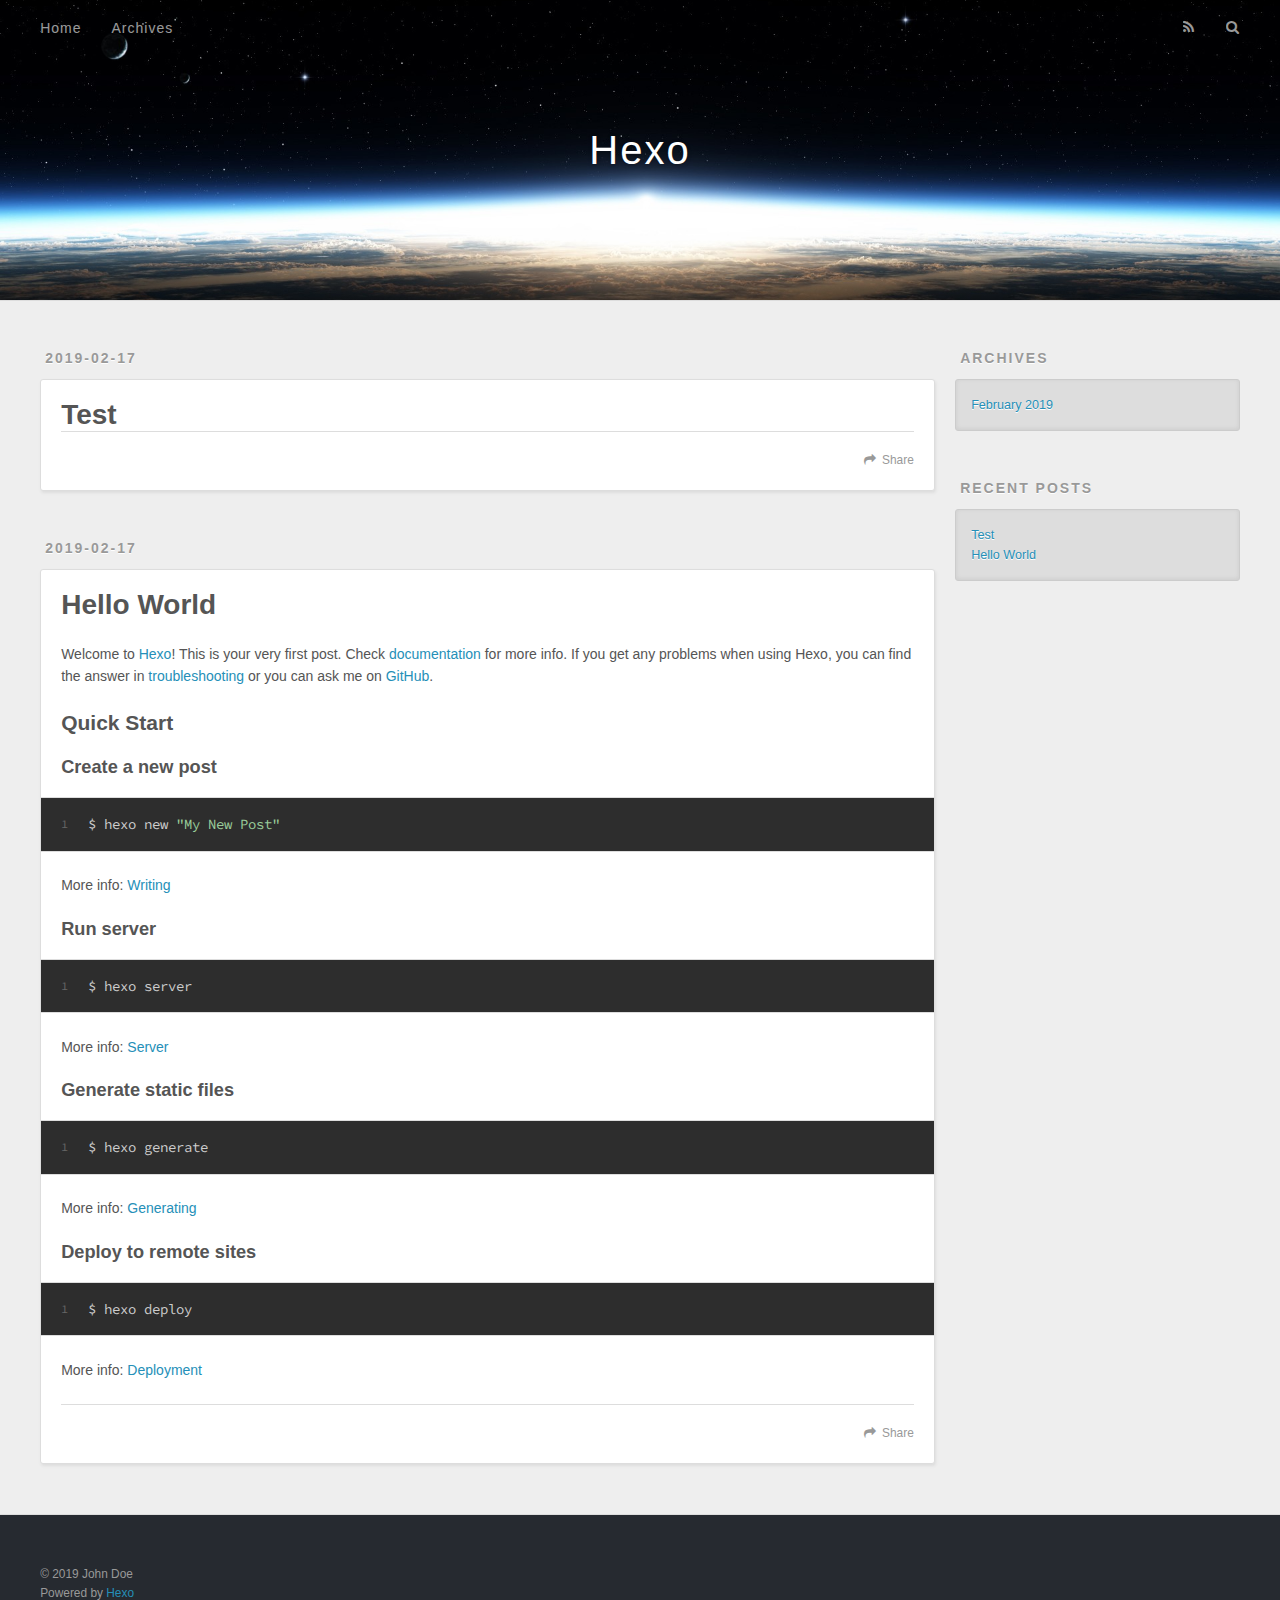
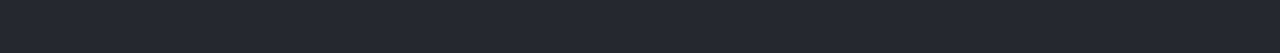
==== index.html @ c7cf7a58 "Site updated: 2019-02-17 11:47:54" ====
<!DOCTYPE html>
<html>
<head><meta name="generator" content="Hexo 3.8.0">
  <meta charset="utf-8">
  

  
  <title>Hexo</title>
  <meta name="viewport" content="width=device-width, initial-scale=1, maximum-scale=1">
  <meta property="og:type" content="website">
<meta property="og:title" content="Hexo">
<meta property="og:url" content="http://yoursite.com/index.html">
<meta property="og:site_name" content="Hexo">
<meta property="og:locale" content="default">
<meta name="twitter:card" content="summary">
<meta name="twitter:title" content="Hexo">
  
    <link rel="alternate" href="/atom.xml" title="Hexo" type="application/atom+xml">
  
  
    <link rel="icon" href="/favicon.png">
  
  
    <link href="//fonts.googleapis.com/css?family=Source+Code+Pro" rel="stylesheet" type="text/css">
  
  <link rel="stylesheet" href="/css/style.css">
</head>
</html>
<body>
  <div id="container">
    <div id="wrap">
      <header id="header">
  <div id="banner"></div>
  <div id="header-outer" class="outer">
    <div id="header-title" class="inner">
      <h1 id="logo-wrap">
        <a href="/" id="logo">Hexo</a>
      </h1>
      
    </div>
    <div id="header-inner" class="inner">
      <nav id="main-nav">
        <a id="main-nav-toggle" class="nav-icon"></a>
        
          <a class="main-nav-link" href="/">Home</a>
        
          <a class="main-nav-link" href="/archives">Archives</a>
        
      </nav>
      <nav id="sub-nav">
        
          <a id="nav-rss-link" class="nav-icon" href="/atom.xml" title="RSS Feed"></a>
        
        <a id="nav-search-btn" class="nav-icon" title="Search"></a>
      </nav>
      <div id="search-form-wrap">
        <form action="//google.com/search" method="get" accept-charset="UTF-8" class="search-form"><input type="search" name="q" class="search-form-input" placeholder="Search"><button type="submit" class="search-form-submit">&#xF002;</button><input type="hidden" name="sitesearch" value="http://yoursite.com"></form>
      </div>
    </div>
  </div>
</header>
      <div class="outer">
        <section id="main">
  
    <article id="post-Test" class="article article-type-post" itemscope itemprop="blogPost">
  <div class="article-meta">
    <a href="/2019/02/17/Test/" class="article-date">
  <time datetime="2019-02-17T03:40:48.000Z" itemprop="datePublished">2019-02-17</time>
</a>
    
  </div>
  <div class="article-inner">
    
    
      <header class="article-header">
        
  
    <h1 itemprop="name">
      <a class="article-title" href="/2019/02/17/Test/">Test</a>
    </h1>
  

      </header>
    
    <div class="article-entry" itemprop="articleBody">
      
        
      
    </div>
    <footer class="article-footer">
      <a data-url="http://yoursite.com/2019/02/17/Test/" data-id="cjs8d5wvr000034thu3zfrxcq" class="article-share-link">Share</a>
      
      
    </footer>
  </div>
  
</article>


  
    <article id="post-hello-world" class="article article-type-post" itemscope itemprop="blogPost">
  <div class="article-meta">
    <a href="/2019/02/17/hello-world/" class="article-date">
  <time datetime="2019-02-17T03:33:07.514Z" itemprop="datePublished">2019-02-17</time>
</a>
    
  </div>
  <div class="article-inner">
    
    
      <header class="article-header">
        
  
    <h1 itemprop="name">
      <a class="article-title" href="/2019/02/17/hello-world/">Hello World</a>
    </h1>
  

      </header>
    
    <div class="article-entry" itemprop="articleBody">
      
        <p>Welcome to <a href="https://hexo.io/" target="_blank" rel="noopener">Hexo</a>! This is your very first post. Check <a href="https://hexo.io/docs/" target="_blank" rel="noopener">documentation</a> for more info. If you get any problems when using Hexo, you can find the answer in <a href="https://hexo.io/docs/troubleshooting.html" target="_blank" rel="noopener">troubleshooting</a> or you can ask me on <a href="https://github.com/hexojs/hexo/issues" target="_blank" rel="noopener">GitHub</a>.</p>
<h2 id="Quick-Start"><a href="#Quick-Start" class="headerlink" title="Quick Start"></a>Quick Start</h2><h3 id="Create-a-new-post"><a href="#Create-a-new-post" class="headerlink" title="Create a new post"></a>Create a new post</h3><figure class="highlight bash"><table><tr><td class="gutter"><pre><span class="line">1</span><br></pre></td><td class="code"><pre><span class="line">$ hexo new <span class="string">"My New Post"</span></span><br></pre></td></tr></table></figure>
<p>More info: <a href="https://hexo.io/docs/writing.html" target="_blank" rel="noopener">Writing</a></p>
<h3 id="Run-server"><a href="#Run-server" class="headerlink" title="Run server"></a>Run server</h3><figure class="highlight bash"><table><tr><td class="gutter"><pre><span class="line">1</span><br></pre></td><td class="code"><pre><span class="line">$ hexo server</span><br></pre></td></tr></table></figure>
<p>More info: <a href="https://hexo.io/docs/server.html" target="_blank" rel="noopener">Server</a></p>
<h3 id="Generate-static-files"><a href="#Generate-static-files" class="headerlink" title="Generate static files"></a>Generate static files</h3><figure class="highlight bash"><table><tr><td class="gutter"><pre><span class="line">1</span><br></pre></td><td class="code"><pre><span class="line">$ hexo generate</span><br></pre></td></tr></table></figure>
<p>More info: <a href="https://hexo.io/docs/generating.html" target="_blank" rel="noopener">Generating</a></p>
<h3 id="Deploy-to-remote-sites"><a href="#Deploy-to-remote-sites" class="headerlink" title="Deploy to remote sites"></a>Deploy to remote sites</h3><figure class="highlight bash"><table><tr><td class="gutter"><pre><span class="line">1</span><br></pre></td><td class="code"><pre><span class="line">$ hexo deploy</span><br></pre></td></tr></table></figure>
<p>More info: <a href="https://hexo.io/docs/deployment.html" target="_blank" rel="noopener">Deployment</a></p>

      
    </div>
    <footer class="article-footer">
      <a data-url="http://yoursite.com/2019/02/17/hello-world/" data-id="cjs8d5ww4000134thwlqejqse" class="article-share-link">Share</a>
      
      
    </footer>
  </div>
  
</article>


  


</section>
        
          <aside id="sidebar">
  
    

  
    

  
    
  
    
  <div class="widget-wrap">
    <h3 class="widget-title">Archives</h3>
    <div class="widget">
      <ul class="archive-list"><li class="archive-list-item"><a class="archive-list-link" href="/archives/2019/02/">February 2019</a></li></ul>
    </div>
  </div>


  
    
  <div class="widget-wrap">
    <h3 class="widget-title">Recent Posts</h3>
    <div class="widget">
      <ul>
        
          <li>
            <a href="/2019/02/17/Test/">Test</a>
          </li>
        
          <li>
            <a href="/2019/02/17/hello-world/">Hello World</a>
          </li>
        
      </ul>
    </div>
  </div>

  
</aside>
        
      </div>
      <footer id="footer">
  
  <div class="outer">
    <div id="footer-info" class="inner">
      &copy; 2019 John Doe<br>
      Powered by <a href="http://hexo.io/" target="_blank">Hexo</a>
    </div>
  </div>
</footer>
    </div>
    <nav id="mobile-nav">
  
    <a href="/" class="mobile-nav-link">Home</a>
  
    <a href="/archives" class="mobile-nav-link">Archives</a>
  
</nav>
    

<script src="//ajax.googleapis.com/ajax/libs/jquery/2.0.3/jquery.min.js"></script>


  <link rel="stylesheet" href="/fancybox/jquery.fancybox.css">
  <script src="/fancybox/jquery.fancybox.pack.js"></script>


<script src="/js/script.js"></script>



  </div>
</body>
</html>
---- css/style.css ----
body {
  width: 100%;
}
body:before,
body:after {
  content: "";
  display: table;
}
body:after {
  clear: both;
}
html,
body,
div,
span,
applet,
object,
iframe,
h1,
h2,
h3,
h4,
h5,
h6,
p,
blockquote,
pre,
a,
abbr,
acronym,
address,
big,
cite,
code,
del,
dfn,
em,
img,
ins,
kbd,
q,
s,
samp,
small,
strike,
strong,
sub,
sup,
tt,
var,
dl,
dt,
dd,
ol,
ul,
li,
fieldset,
form,
label,
legend,
table,
caption,
tbody,
tfoot,
thead,
tr,
th,
td {
  margin: 0;
  padding: 0;
  border: 0;
  outline: 0;
  font-weight: inherit;
  font-style: inherit;
  font-family: inherit;
  font-size: 100%;
  vertical-align: baseline;
}
body {
  line-height: 1;
  color: #000;
  background: #fff;
}
ol,
ul {
  list-style: none;
}
table {
  border-collapse: separate;
  border-spacing: 0;
  vertical-align: middle;
}
caption,
th,
td {
  text-align: left;
  font-weight: normal;
  vertical-align: middle;
}
a img {
  border: none;
}
input,
button {
  margin: 0;
  padding: 0;
}
input::-moz-focus-inner,
button::-moz-focus-inner {
  border: 0;
  padding: 0;
}
@font-face {
  font-family: FontAwesome;
  font-style: normal;
  font-weight: normal;
  src: url("fonts/fontawesome-webfont.eot?v=#4.0.3");
  src: url("fonts/fontawesome-webfont.eot?#iefix&v=#4.0.3") format("embedded-opentype"), url("fonts/fontawesome-webfont.woff?v=#4.0.3") format("woff"), url("fonts/fontawesome-webfont.ttf?v=#4.0.3") format("truetype"), url("fonts/fontawesome-webfont.svg#fontawesomeregular?v=#4.0.3") format("svg");
}
html,
body,
#container {
  height: 100%;
}
body {
  background: #eee;
  font: 14px -apple-system, BlinkMacSystemFont, "Segoe UI", "Roboto", "Oxygen", "Ubuntu", "Cantarell", "Fira Sans", "Droid Sans", "Helvetica Neue", sans-serif;
  -webkit-text-size-adjust: 100%;
}
.outer {
  max-width: 1220px;
  margin: 0 auto;
  padding: 0 20px;
}
.outer:before,
.outer:after {
  content: "";
  display: table;
}
.outer:after {
  clear: both;
}
.inner {
  display: inline;
  float: left;
  width: 98.33333333333333%;
  margin: 0 0.833333333333333%;
}
.left,
.alignleft {
  float: left;
}
.right,
.alignright {
  float: right;
}
.clear {
  clear: both;
}
#container {
  position: relative;
}
.mobile-nav-on {
  overflow: hidden;
}
#wrap {
  height: 100%;
  width: 100%;
  position: absolute;
  top: 0;
  left: 0;
  -webkit-transition: 0.2s ease-out;
  -moz-transition: 0.2s ease-out;
  -ms-transition: 0.2s ease-out;
  transition: 0.2s ease-out;
  z-index: 1;
  background: #eee;
}
.mobile-nav-on #wrap {
  left: 280px;
}
@media screen and (min-width: 768px) {
  #main {
    display: inline;
    float: left;
    width: 73.33333333333333%;
    margin: 0 0.833333333333333%;
  }
}
.article-date,
.article-category-link,
.archive-year,
.widget-title {
  text-decoration: none;
  text-transform: uppercase;
  letter-spacing: 2px;
  color: #999;
  margin-bottom: 1em;
  margin-left: 5px;
  line-height: 1em;
  text-shadow: 0 1px #fff;
  font-weight: bold;
}
.article-inner,
.archive-article-inner {
  background: #fff;
  -webkit-box-shadow: 1px 2px 3px #ddd;
  box-shadow: 1px 2px 3px #ddd;
  border: 1px solid #ddd;
  border-radius: 3px;
}
.article-entry h1,
.widget h1 {
  font-size: 2em;
}
.article-entry h2,
.widget h2 {
  font-size: 1.5em;
}
.article-entry h3,
.widget h3 {
  font-size: 1.3em;
}
.article-entry h4,
.widget h4 {
  font-size: 1.2em;
}
.article-entry h5,
.widget h5 {
  font-size: 1em;
}
.article-entry h6,
.widget h6 {
  font-size: 1em;
  color: #999;
}
.article-entry hr,
.widget hr {
  border: 1px dashed #ddd;
}
.article-entry strong,
.widget strong {
  font-weight: bold;
}
.article-entry em,
.widget em,
.article-entry cite,
.widget cite {
  font-style: italic;
}
.article-entry sup,
.widget sup,
.article-entry sub,
.widget sub {
  font-size: 0.75em;
  line-height: 0;
  position: relative;
  vertical-align: baseline;
}
.article-entry sup,
.widget sup {
  top: -0.5em;
}
.article-entry sub,
.widget sub {
  bottom: -0.2em;
}
.article-entry small,
.widget small {
  font-size: 0.85em;
}
.article-entry acronym,
.widget acronym,
.article-entry abbr,
.widget abbr {
  border-bottom: 1px dotted;
}
.article-entry ul,
.widget ul,
.article-entry ol,
.widget ol,
.article-entry dl,
.widget dl {
  margin: 0 20px;
  line-height: 1.6em;
}
.article-entry ul ul,
.widget ul ul,
.article-entry ol ul,
.widget ol ul,
.article-entry ul ol,
.widget ul ol,
.article-entry ol ol,
.widget ol ol {
  margin-top: 0;
  margin-bottom: 0;
}
.article-entry ul,
.widget ul {
  list-style: disc;
}
.article-entry ol,
.widget ol {
  list-style: decimal;
}
.article-entry dt,
.widget dt {
  font-weight: bold;
}
#header {
  height: 300px;
  position: relative;
  border-bottom: 1px solid #ddd;
}
#header:before,
#header:after {
  content: "";
  position: absolute;
  left: 0;
  right: 0;
  height: 40px;
}
#header:before {
  top: 0;
  background: -webkit-linear-gradient(rgba(0,0,0,0.2), transparent);
  background: -moz-linear-gradient(rgba(0,0,0,0.2), transparent);
  background: -ms-linear-gradient(rgba(0,0,0,0.2), transparent);
  background: linear-gradient(rgba(0,0,0,0.2), transparent);
}
#header:after {
  bottom: 0;
  background: -webkit-linear-gradient(transparent, rgba(0,0,0,0.2));
  background: -moz-linear-gradient(transparent, rgba(0,0,0,0.2));
  background: -ms-linear-gradient(transparent, rgba(0,0,0,0.2));
  background: linear-gradient(transparent, rgba(0,0,0,0.2));
}
#header-outer {
  height: 100%;
  position: relative;
}
#header-inner {
  position: relative;
  overflow: hidden;
}
#banner {
  position: absolute;
  top: 0;
  left: 0;
  width: 100%;
  height: 100%;
  background: url("images/banner.jpg") center #000;
  -webkit-background-size: cover;
  -moz-background-size: cover;
  background-size: cover;
  z-index: -1;
}
#header-title {
  text-align: center;
  height: 40px;
  position: absolute;
  top: 50%;
  left: 0;
  margin-top: -20px;
}
#logo,
#subtitle {
  text-decoration: none;
  color: #fff;
  font-weight: 300;
  text-shadow: 0 1px 4px rgba(0,0,0,0.3);
}
#logo {
  font-size: 40px;
  line-height: 40px;
  letter-spacing: 2px;
}
#subtitle {
  font-size: 16px;
  line-height: 16px;
  letter-spacing: 1px;
}
#subtitle-wrap {
  margin-top: 16px;
}
#main-nav {
  float: left;
  margin-left: -15px;
}
.nav-icon,
.main-nav-link {
  float: left;
  color: #fff;
  opacity: 0.6;
  text-decoration: none;
  text-shadow: 0 1px rgba(0,0,0,0.2);
  -webkit-transition: opacity 0.2s;
  -moz-transition: opacity 0.2s;
  -ms-transition: opacity 0.2s;
  transition: opacity 0.2s;
  display: block;
  padding: 20px 15px;
}
.nav-icon:hover,
.main-nav-link:hover {
  opacity: 1;
}
.nav-icon {
  font-family: FontAwesome;
  text-align: center;
  font-size: 14px;
  width: 14px;
  height: 14px;
  padding: 20px 15px;
  position: relative;
  cursor: pointer;
}
.main-nav-link {
  font-weight: 300;
  letter-spacing: 1px;
}
@media screen and (max-width: 479px) {
  .main-nav-link {
    display: none;
  }
}
#main-nav-toggle {
  display: none;
}
#main-nav-toggle:before {
  content: "\f0c9";
}
@media screen and (max-width: 479px) {
  #main-nav-toggle {
    display: block;
  }
}
#sub-nav {
  float: right;
  margin-right: -15px;
}
#nav-rss-link:before {
  content: "\f09e";
}
#nav-search-btn:before {
  content: "\f002";
}
#search-form-wrap {
  position: absolute;
  top: 15px;
  width: 150px;
  height: 30px;
  right: -150px;
  opacity: 0;
  -webkit-transition: 0.2s ease-out;
  -moz-transition: 0.2s ease-out;
  -ms-transition: 0.2s ease-out;
  transition: 0.2s ease-out;
}
#search-form-wrap.on {
  opacity: 1;
  right: 0;
}
@media screen and (max-width: 479px) {
  #search-form-wrap {
    width: 100%;
    right: -100%;
  }
}
.search-form {
  position: absolute;
  top: 0;
  left: 0;
  right: 0;
  background: #fff;
  padding: 5px 15px;
  border-radius: 15px;
  -webkit-box-shadow: 0 0 10px rgba(0,0,0,0.3);
  box-shadow: 0 0 10px rgba(0,0,0,0.3);
}
.search-form-input {
  border: none;
  background: none;
  color: #555;
  width: 100%;
  font: 13px -apple-system, BlinkMacSystemFont, "Segoe UI", "Roboto", "Oxygen", "Ubuntu", "Cantarell", "Fira Sans", "Droid Sans", "Helvetica Neue", sans-serif;
  outline: none;
}
.search-form-input::-webkit-search-results-decoration,
.search-form-input::-webkit-search-cancel-button {
  -webkit-appearance: none;
}
.search-form-submit {
  position: absolute;
  top: 50%;
  right: 10px;
  margin-top: -7px;
  font: 13px FontAwesome;
  border: none;
  background: none;
  color: #bbb;
  cursor: pointer;
}
.search-form-submit:hover,
.search-form-submit:focus {
  color: #777;
}
.article {
  margin: 50px 0;
}
.article-inner {
  overflow: hidden;
}
.article-meta:before,
.article-meta:after {
  content: "";
  display: table;
}
.article-meta:after {
  clear: both;
}
.article-date {
  float: left;
}
.article-category {
  float: left;
  line-height: 1em;
  color: #ccc;
  text-shadow: 0 1px #fff;
  margin-left: 8px;
}
.article-category:before {
  content: "\2022";
}
.article-category-link {
  margin: 0 12px 1em;
}
.article-header {
  padding: 20px 20px 0;
}
.article-title {
  text-decoration: none;
  font-size: 2em;
  font-weight: bold;
  color: #555;
  line-height: 1.1em;
  -webkit-transition: color 0.2s;
  -moz-transition: color 0.2s;
  -ms-transition: color 0.2s;
  transition: color 0.2s;
}
a.article-title:hover {
  color: #258fb8;
}
.article-entry {
  color: #555;
  padding: 0 20px;
}
.article-entry:before,
.article-entry:after {
  content: "";
  display: table;
}
.article-entry:after {
  clear: both;
}
.article-entry p,
.article-entry table {
  line-height: 1.6em;
  margin: 1.6em 0;
}
.article-entry h1,
.article-entry h2,
.article-entry h3,
.article-entry h4,
.article-entry h5,
.article-entry h6 {
  font-weight: bold;
}
.article-entry h1,
.article-entry h2,
.article-entry h3,
.article-entry h4,
.article-entry h5,
.article-entry h6 {
  line-height: 1.1em;
  margin: 1.1em 0;
}
.article-entry a {
  color: #258fb8;
  text-decoration: none;
}
.article-entry a:hover {
  text-decoration: underline;
}
.article-entry ul,
.article-entry ol,
.article-entry dl {
  margin-top: 1.6em;
  margin-bottom: 1.6em;
}
.article-entry img,
.article-entry video {
  max-width: 100%;
  height: auto;
  display: block;
  margin: auto;
}
.article-entry iframe {
  border: none;
}
.article-entry table {
  width: 100%;
  border-collapse: collapse;
  border-spacing: 0;
}
.article-entry th {
  font-weight: bold;
  border-bottom: 3px solid #ddd;
  padding-bottom: 0.5em;
}
.article-entry td {
  border-bottom: 1px solid #ddd;
  padding: 10px 0;
}
.article-entry blockquote {
  font-family: Georgia, "Times New Roman", serif;
  font-size: 1.4em;
  margin: 1.6em 20px;
  text-align: center;
}
.article-entry blockquote footer {
  font-size: 14px;
  margin: 1.6em 0;
  font-family: -apple-system, BlinkMacSystemFont, "Segoe UI", "Roboto", "Oxygen", "Ubuntu", "Cantarell", "Fira Sans", "Droid Sans", "Helvetica Neue", sans-serif;
}
.article-entry blockquote footer cite:before {
  content: "—";
  padding: 0 0.5em;
}
.article-entry .pullquote {
  text-align: left;
  width: 45%;
  margin: 0;
}
.article-entry .pullquote.left {
  margin-left: 0.5em;
  margin-right: 1em;
}
.article-entry .pullquote.right {
  margin-right: 0.5em;
  margin-left: 1em;
}
.article-entry .caption {
  color: #999;
  display: block;
  font-size: 0.9em;
  margin-top: 0.5em;
  position: relative;
  text-align: center;
}
.article-entry .video-container {
  position: relative;
  padding-top: 56.25%;
  height: 0;
  overflow: hidden;
}
.article-entry .video-container iframe,
.article-entry .video-container object,
.article-entry .video-container embed {
  position: absolute;
  top: 0;
  left: 0;
  width: 100%;
  height: 100%;
  margin-top: 0;
}
.article-more-link a {
  display: inline-block;
  line-height: 1em;
  padding: 6px 15px;
  border-radius: 15px;
  background: #eee;
  color: #999;
  text-shadow: 0 1px #fff;
  text-decoration: none;
}
.article-more-link a:hover {
  background: #258fb8;
  color: #fff;
  text-decoration: none;
  text-shadow: 0 1px #1e7293;
}
.article-footer {
  font-size: 0.85em;
  line-height: 1.6em;
  border-top: 1px solid #ddd;
  padding-top: 1.6em;
  margin: 0 20px 20px;
}
.article-footer:before,
.article-footer:after {
  content: "";
  display: table;
}
.article-footer:after {
  clear: both;
}
.article-footer a {
  color: #999;
  text-decoration: none;
}
.article-footer a:hover {
  color: #555;
}
.article-tag-list-item {
  float: left;
  margin-right: 10px;
}
.article-tag-list-link:before {
  content: "#";
}
.article-comment-link {
  float: right;
}
.article-comment-link:before {
  content: "\f075";
  font-family: FontAwesome;
  padding-right: 8px;
}
.article-share-link {
  cursor: pointer;
  float: right;
  margin-left: 20px;
}
.article-share-link:before {
  content: "\f064";
  font-family: FontAwesome;
  padding-right: 6px;
}
#article-nav {
  position: relative;
}
#article-nav:before,
#article-nav:after {
  content: "";
  display: table;
}
#article-nav:after {
  clear: both;
}
@media screen and (min-width: 768px) {
  #article-nav {
    margin: 50px 0;
  }
  #article-nav:before {
    width: 8px;
    height: 8px;
    position: absolute;
    top: 50%;
    left: 50%;
    margin-top: -4px;
    margin-left: -4px;
    content: "";
    border-radius: 50%;
    background: #ddd;
    -webkit-box-shadow: 0 1px 2px #fff;
    box-shadow: 0 1px 2px #fff;
  }
}
.article-nav-link-wrap {
  text-decoration: none;
  text-shadow: 0 1px #fff;
  color: #999;
  -webkit-box-sizing: border-box;
  -moz-box-sizing: border-box;
  box-sizing: border-box;
  margin-top: 50px;
  text-align: center;
  display: block;
}
.article-nav-link-wrap:hover {
  color: #555;
}
@media screen and (min-width: 768px) {
  .article-nav-link-wrap {
    width: 50%;
    margin-top: 0;
  }
}
@media screen and (min-width: 768px) {
  #article-nav-newer {
    float: left;
    text-align: right;
    padding-right: 20px;
  }
}
@media screen and (min-width: 768px) {
  #article-nav-older {
    float: right;
    text-align: left;
    padding-left: 20px;
  }
}
.article-nav-caption {
  text-transform: uppercase;
  letter-spacing: 2px;
  color: #ddd;
  line-height: 1em;
  font-weight: bold;
}
#article-nav-newer .article-nav-caption {
  margin-right: -2px;
}
.article-nav-title {
  font-size: 0.85em;
  line-height: 1.6em;
  margin-top: 0.5em;
}
.article-share-box {
  position: absolute;
  display: none;
  background: #fff;
  -webkit-box-shadow: 1px 2px 10px rgba(0,0,0,0.2);
  box-shadow: 1px 2px 10px rgba(0,0,0,0.2);
  border-radius: 3px;
  margin-left: -145px;
  overflow: hidden;
  z-index: 1;
}
.article-share-box.on {
  display: block;
}
.article-share-input {
  width: 100%;
  background: none;
  -webkit-box-sizing: border-box;
  -moz-box-sizing: border-box;
  box-sizing: border-box;
  font: 14px -apple-system, BlinkMacSystemFont, "Segoe UI", "Roboto", "Oxygen", "Ubuntu", "Cantarell", "Fira Sans", "Droid Sans", "Helvetica Neue", sans-serif;
  padding: 0 15px;
  color: #555;
  outline: none;
  border: 1px solid #ddd;
  border-radius: 3px 3px 0 0;
  height: 36px;
  line-height: 36px;
}
.article-share-links {
  background: #eee;
}
.article-share-links:before,
.article-share-links:after {
  content: "";
  display: table;
}
.article-share-links:after {
  clear: both;
}
.article-share-twitter,
.article-share-facebook,
.article-share-pinterest,
.article-share-google {
  width: 50px;
  height: 36px;
  display: block;
  float: left;
  position: relative;
  color: #999;
  text-shadow: 0 1px #fff;
}
.article-share-twitter:before,
.article-share-facebook:before,
.article-share-pinterest:before,
.article-share-google:before {
  font-size: 20px;
  font-family: FontAwesome;
  width: 20px;
  height: 20px;
  position: absolute;
  top: 50%;
  left: 50%;
  margin-top: -10px;
  margin-left: -10px;
  text-align: center;
}
.article-share-twitter:hover,
.article-share-facebook:hover,
.article-share-pinterest:hover,
.article-share-google:hover {
  color: #fff;
}
.article-share-twitter:before {
  content: "\f099";
}
.article-share-twitter:hover {
  background: #00aced;
  text-shadow: 0 1px #008abe;
}
.article-share-facebook:before {
  content: "\f09a";
}
.article-share-facebook:hover {
  background: #3b5998;
  text-shadow: 0 1px #2f477a;
}
.article-share-pinterest:before {
  content: "\f0d2";
}
.article-share-pinterest:hover {
  background: #cb2027;
  text-shadow: 0 1px #a21a1f;
}
.article-share-google:before {
  content: "\f0d5";
}
.article-share-google:hover {
  background: #dd4b39;
  text-shadow: 0 1px #be3221;
}
.article-gallery {
  background: #000;
  position: relative;
}
.article-gallery-photos {
  position: relative;
  overflow: hidden;
}
.article-gallery-img {
  display: none;
  max-width: 100%;
}
.article-gallery-img:first-child {
  display: block;
}
.article-gallery-img.loaded {
  position: absolute;
  display: block;
}
.article-gallery-img img {
  display: block;
  max-width: 100%;
  margin: 0 auto;
}
#comments {
  background: #fff;
  -webkit-box-shadow: 1px 2px 3px #ddd;
  box-shadow: 1px 2px 3px #ddd;
  padding: 20px;
  border: 1px solid #ddd;
  border-radius: 3px;
  margin: 50px 0;
}
#comments a {
  color: #258fb8;
}
.archives-wrap {
  margin: 50px 0;
}
.archives:before,
.archives:after {
  content: "";
  display: table;
}
.archives:after {
  clear: both;
}
.archive-year-wrap {
  margin-bottom: 1em;
}
.archives {
  -webkit-column-gap: 10px;
  -moz-column-gap: 10px;
  column-gap: 10px;
}
@media screen and (min-width: 480px) and (max-width: 767px) {
  .archives {
    -webkit-column-count: 2;
    -moz-column-count: 2;
    column-count: 2;
  }
}
@media screen and (min-width: 768px) {
  .archives {
    -webkit-column-count: 3;
    -moz-column-count: 3;
    column-count: 3;
  }
}
.archive-article {
  -webkit-column-break-inside: avoid;
  page-break-inside: avoid;
  overflow: hidden;
  break-inside: avoid-column;
}
.archive-article-inner {
  padding: 10px;
  margin-bottom: 15px;
}
.archive-article-title {
  text-decoration: none;
  font-weight: bold;
  color: #555;
  -webkit-transition: color 0.2s;
  -moz-transition: color 0.2s;
  -ms-transition: color 0.2s;
  transition: color 0.2s;
  line-height: 1.6em;
}
.archive-article-title:hover {
  color: #258fb8;
}
.archive-article-footer {
  margin-top: 1em;
}
.archive-article-date {
  color: #999;
  text-decoration: none;
  font-size: 0.85em;
  line-height: 1em;
  margin-bottom: 0.5em;
  display: block;
}
#page-nav {
  margin: 50px auto;
  background: #fff;
  -webkit-box-shadow: 1px 2px 3px #ddd;
  box-shadow: 1px 2px 3px #ddd;
  border: 1px solid #ddd;
  border-radius: 3px;
  text-align: center;
  color: #999;
  overflow: hidden;
}
#page-nav:before,
#page-nav:after {
  content: "";
  display: table;
}
#page-nav:after {
  clear: both;
}
#page-nav a,
#page-nav span {
  padding: 10px 20px;
  line-height: 1;
  height: 2ex;
}
#page-nav a {
  color: #999;
  text-decoration: none;
}
#page-nav a:hover {
  background: #999;
  color: #fff;
}
#page-nav .prev {
  float: left;
}
#page-nav .next {
  float: right;
}
#page-nav .page-number {
  display: inline-block;
}
@media screen and (max-width: 479px) {
  #page-nav .page-number {
    display: none;
  }
}
#page-nav .current {
  color: #555;
  font-weight: bold;
}
#page-nav .space {
  color: #ddd;
}
#footer {
  background: #262a30;
  padding: 50px 0;
  border-top: 1px solid #ddd;
  color: #999;
}
#footer a {
  color: #258fb8;
  text-decoration: none;
}
#footer a:hover {
  text-decoration: underline;
}
#footer-info {
  line-height: 1.6em;
  font-size: 0.85em;
}
.article-entry pre,
.article-entry .highlight {
  background: #2d2d2d;
  margin: 0 -20px;
  padding: 15px 20px;
  border-style: solid;
  border-color: #ddd;
  border-width: 1px 0;
  overflow: auto;
  color: #ccc;
  line-height: 22.400000000000002px;
}
.article-entry .highlight .gutter pre,
.article-entry .gist .gist-file .gist-data .line-numbers {
  color: #666;
  font-size: 0.85em;
}
.article-entry pre,
.article-entry code {
  font-family: "Source Code Pro", Consolas, Monaco, Menlo, Consolas, monospace;
}
.article-entry code {
  background: #eee;
  text-shadow: 0 1px #fff;
  padding: 0 0.3em;
}
.article-entry pre code {
  background: none;
  text-shadow: none;
  padding: 0;
}
.article-entry .highlight pre {
  border: none;
  margin: 0;
  padding: 0;
}
.article-entry .highlight table {
  margin: 0;
  width: auto;
}
.article-entry .highlight td {
  border: none;
  padding: 0;
}
.article-entry .highlight figcaption {
  font-size: 0.85em;
  color: #999;
  line-height: 1em;
  margin-bottom: 1em;
}
.article-entry .highlight figcaption:before,
.article-entry .highlight figcaption:after {
  content: "";
  display: table;
}
.article-entry .highlight figcaption:after {
  clear: both;
}
.article-entry .highlight figcaption a {
  float: right;
}
.article-entry .highlight .gutter pre {
  text-align: right;
  padding-right: 20px;
}
.article-entry .highlight .line {
  height: 22.400000000000002px;
}
.article-entry .highlight .line.marked {
  background: #515151;
}
.article-entry .gist {
  margin: 0 -20px;
  border-style: solid;
  border-color: #ddd;
  border-width: 1px 0;
  background: #2d2d2d;
  padding: 15px 20px 15px 0;
}
.article-entry .gist .gist-file {
  border: none;
  font-family: "Source Code Pro", Consolas, Monaco, Menlo, Consolas, monospace;
  margin: 0;
}
.article-entry .gist .gist-file .gist-data {
  background: none;
  border: none;
}
.article-entry .gist .gist-file .gist-data .line-numbers {
  background: none;
  border: none;
  padding: 0 20px 0 0;
}
.article-entry .gist .gist-file .gist-data .line-data {
  padding: 0 !important;
}
.article-entry .gist .gist-file .highlight {
  margin: 0;
  padding: 0;
  border: none;
}
.article-entry .gist .gist-file .gist-meta {
  background: #2d2d2d;
  color: #999;
  font: 0.85em -apple-system, BlinkMacSystemFont, "Segoe UI", "Roboto", "Oxygen", "Ubuntu", "Cantarell", "Fira Sans", "Droid Sans", "Helvetica Neue", sans-serif;
  text-shadow: 0 0;
  padding: 0;
  margin-top: 1em;
  margin-left: 20px;
}
.article-entry .gist .gist-file .gist-meta a {
  color: #258fb8;
  font-weight: normal;
}
.article-entry .gist .gist-file .gist-meta a:hover {
  text-decoration: underline;
}
pre .comment,
pre .title {
  color: #999;
}
pre .variable,
pre .attribute,
pre .tag,
pre .regexp,
pre .ruby .constant,
pre .xml .tag .title,
pre .xml .pi,
pre .xml .doctype,
pre .html .doctype,
pre .css .id,
pre .css .class,
pre .css .pseudo {
  color: #f2777a;
}
pre .number,
pre .preprocessor,
pre .built_in,
pre .literal,
pre .params,
pre .constant {
  color: #f99157;
}
pre .class,
pre .ruby .class .title,
pre .css .rules .attribute {
  color: #9c9;
}
pre .string,
pre .value,
pre .inheritance,
pre .header,
pre .ruby .symbol,
pre .xml .cdata {
  color: #9c9;
}
pre .css .hexcolor {
  color: #6cc;
}
pre .function,
pre .python .decorator,
pre .python .title,
pre .ruby .function .title,
pre .ruby .title .keyword,
pre .perl .sub,
pre .javascript .title,
pre .coffeescript .title {
  color: #69c;
}
pre .keyword,
pre .javascript .function {
  color: #c9c;
}
@media screen and (max-width: 479px) {
  #mobile-nav {
    position: absolute;
    top: 0;
    left: 0;
    width: 280px;
    height: 100%;
    background: #191919;
    border-right: 1px solid #fff;
  }
}
@media screen and (max-width: 479px) {
  .mobile-nav-link {
    display: block;
    color: #999;
    text-decoration: none;
    padding: 15px 20px;
    font-weight: bold;
  }
  .mobile-nav-link:hover {
    color: #fff;
  }
}
@media screen and (min-width: 768px) {
  #sidebar {
    display: inline;
    float: left;
    width: 23.333333333333332%;
    margin: 0 0.833333333333333%;
  }
}
.widget-wrap {
  margin: 50px 0;
}
.widget {
  color: #777;
  text-shadow: 0 1px #fff;
  background: #ddd;
  -webkit-box-shadow: 0 -1px 4px #ccc inset;
  box-shadow: 0 -1px 4px #ccc inset;
  border: 1px solid #ccc;
  padding: 15px;
  border-radius: 3px;
}
.widget a {
  color: #258fb8;
  text-decoration: none;
}
.widget a:hover {
  text-decoration: underline;
}
.widget ul ul,
.widget ol ul,
.widget dl ul,
.widget ul ol,
.widget ol ol,
.widget dl ol,
.widget ul dl,
.widget ol dl,
.widget dl dl {
  margin-left: 15px;
  list-style: disc;
}
.widget {
  line-height: 1.6em;
  word-wrap: break-word;
  font-size: 0.9em;
}
.widget ul,
.widget ol {
  list-style: none;
  margin: 0;
}
.widget ul ul,
.widget ol ul,
.widget ul ol,
.widget ol ol {
  margin: 0 20px;
}
.widget ul ul,
.widget ol ul {
  list-style: disc;
}
.widget ul ol,
.widget ol ol {
  list-style: decimal;
}
.category-list-count,
.tag-list-count,
.archive-list-count {
  padding-left: 5px;
  color: #999;
  font-size: 0.85em;
}
.category-list-count:before,
.tag-list-count:before,
.archive-list-count:before {
  content: "(";
}
.category-list-count:after,
.tag-list-count:after,
.archive-list-count:after {
  content: ")";
}
.tagcloud a {
  margin-right: 5px;
  display: inline-block;
}
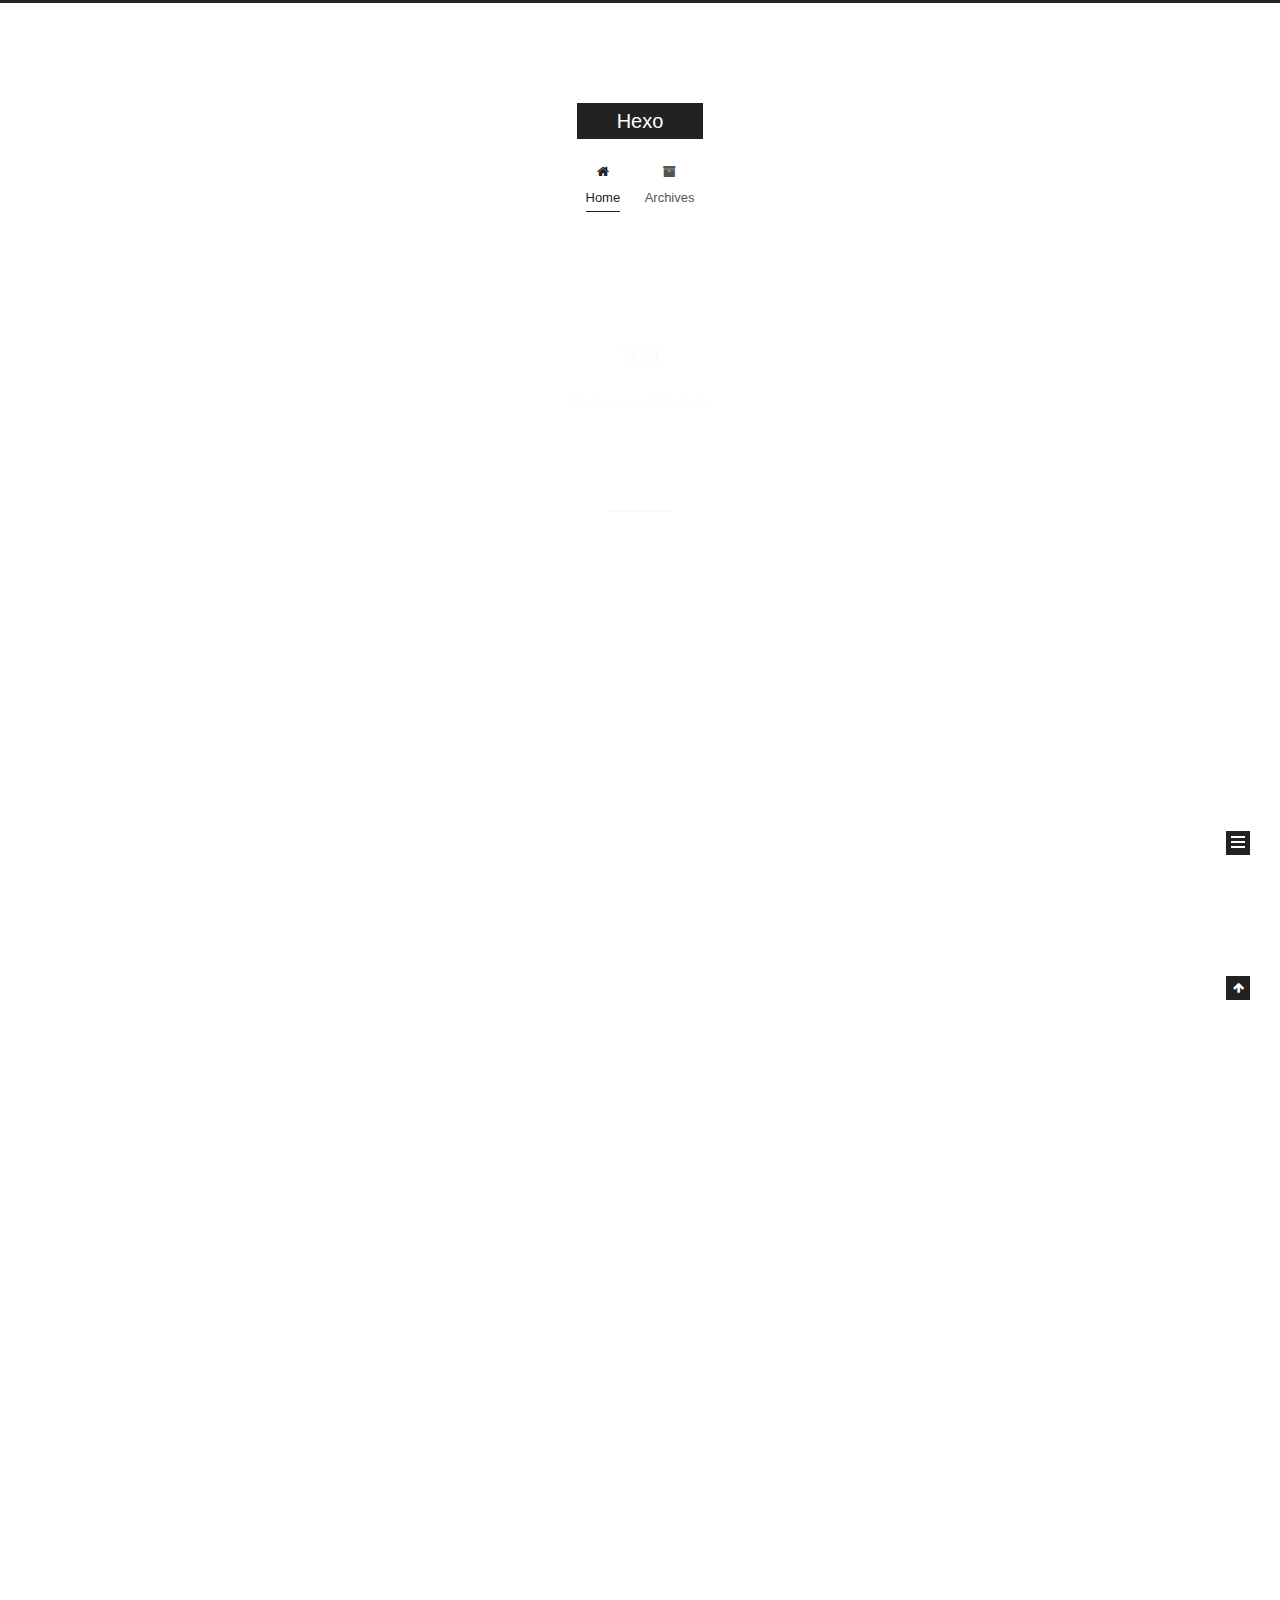
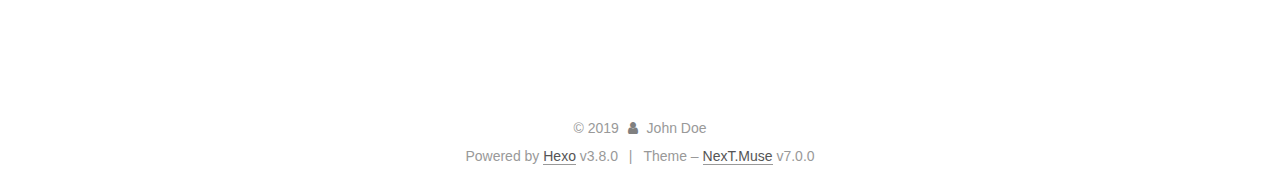
==== commit da1e8445: "Site updated: 2019-02-17 12:45:11" ====
--- a/index.html
+++ b/index.html
@@ -1,12 +1,101 @@
 <!DOCTYPE html>
-<html>
+
+
+
+
+
+
+
+
+
+
+
+
+  
+
+
+<html class="theme-next muse use-motion" lang>
 <head><meta name="generator" content="Hexo 3.8.0">
-  <meta charset="utf-8">
-  
-
-  
-  <title>Hexo</title>
-  <meta name="viewport" content="width=device-width, initial-scale=1, maximum-scale=1">
+  <meta charset="UTF-8">
+<meta http-equiv="X-UA-Compatible" content="IE=edge">
+<meta name="viewport" content="width=device-width, initial-scale=1, maximum-scale=2">
+<meta name="theme-color" content="#222">
+
+
+
+
+
+
+
+
+
+
+
+
+
+
+
+
+
+
+
+
+
+
+
+
+
+
+<link rel="stylesheet" href="/lib/font-awesome/css/font-awesome.min.css?v=4.6.2">
+
+<link rel="stylesheet" href="/css/main.css?v=7.0.0">
+
+
+  <link rel="apple-touch-icon" sizes="180x180" href="/images/apple-touch-icon-next.png?v=7.0.0">
+
+
+  <link rel="icon" type="image/png" sizes="32x32" href="/images/favicon-32x32-next.png?v=7.0.0">
+
+
+  <link rel="icon" type="image/png" sizes="16x16" href="/images/favicon-16x16-next.png?v=7.0.0">
+
+
+  <link rel="mask-icon" href="/images/logo.svg?v=7.0.0" color="#222">
+
+
+
+
+
+
+
+<script id="hexo.configurations">
+  var NexT = window.NexT || {};
+  var CONFIG = {
+    root: '/',
+    scheme: 'Muse',
+    version: '7.0.0',
+    sidebar: {"position":"left","display":"post","offset":12,"b2t":false,"scrollpercent":false,"onmobile":false},
+    fancybox: false,
+    fastclick: false,
+    lazyload: false,
+    tabs: true,
+    motion: {"enable":true,"async":false,"transition":{"post_block":"fadeIn","post_header":"slideDownIn","post_body":"slideDownIn","coll_header":"slideLeftIn","sidebar":"slideUpIn"}},
+    algolia: {
+      applicationID: '',
+      apiKey: '',
+      indexName: '',
+      hits: {"per_page":10},
+      labels: {"input_placeholder":"Search for Posts","hits_empty":"We didn't find any results for the search: ${query}","hits_stats":"${hits} results found in ${time} ms"}
+    }
+  };
+</script>
+
+
+  
+
+
+
+
   <meta property="og:type" content="website">
 <meta property="og:title" content="Hexo">
 <meta property="og:url" content="http://yoursite.com/index.html">
@@ -14,113 +103,413 @@
 <meta property="og:locale" content="default">
 <meta name="twitter:card" content="summary">
 <meta name="twitter:title" content="Hexo">
-  
-    <link rel="alternate" href="/atom.xml" title="Hexo" type="application/atom+xml">
-  
-  
-    <link rel="icon" href="/favicon.png">
-  
-  
-    <link href="//fonts.googleapis.com/css?family=Source+Code+Pro" rel="stylesheet" type="text/css">
-  
-  <link rel="stylesheet" href="/css/style.css">
+
+
+
+
+
+
+  <link rel="canonical" href="http://yoursite.com/">
+
+
+
+<script id="page.configurations">
+  CONFIG.page = {
+    sidebar: "",
+  };
+</script>
+
+  <title>Hexo</title>
+  
+
+
+
+
+
+
+
+
+
+
+
+
+  <noscript>
+  <style>
+  .use-motion .motion-element,
+  .use-motion .brand,
+  .use-motion .menu-item,
+  .sidebar-inner,
+  .use-motion .post-block,
+  .use-motion .pagination,
+  .use-motion .comments,
+  .use-motion .post-header,
+  .use-motion .post-body,
+  .use-motion .collection-title { opacity: initial; }
+
+  .use-motion .logo,
+  .use-motion .site-title,
+  .use-motion .site-subtitle {
+    opacity: initial;
+    top: initial;
+  }
+
+  .use-motion .logo-line-before i { left: initial; }
+  .use-motion .logo-line-after i { right: initial; }
+  </style>
+</noscript>
+
 </head>
-</html>
-<body>
-  <div id="container">
-    <div id="wrap">
-      <header id="header">
-  <div id="banner"></div>
-  <div id="header-outer" class="outer">
-    <div id="header-title" class="inner">
-      <h1 id="logo-wrap">
-        <a href="/" id="logo">Hexo</a>
-      </h1>
-      
+
+<body itemscope itemtype="http://schema.org/WebPage" lang="default">
+
+  
+  
+    
+  
+
+  <div class="container sidebar-position-left 
+  page-home">
+    <div class="headband"></div>
+
+    <header id="header" class="header" itemscope itemtype="http://schema.org/WPHeader">
+      <div class="header-inner"><div class="site-brand-wrapper">
+  <div class="site-meta">
+    
+
+    <div class="custom-logo-site-title">
+      <a href="/" class="brand" rel="start">
+        <span class="logo-line-before"><i></i></span>
+        <span class="site-title">Hexo</span>
+        <span class="logo-line-after"><i></i></span>
+      </a>
     </div>
-    <div id="header-inner" class="inner">
-      <nav id="main-nav">
-        <a id="main-nav-toggle" class="nav-icon"></a>
-        
-          <a class="main-nav-link" href="/">Home</a>
-        
-          <a class="main-nav-link" href="/archives">Archives</a>
-        
-      </nav>
-      <nav id="sub-nav">
-        
-          <a id="nav-rss-link" class="nav-icon" href="/atom.xml" title="RSS Feed"></a>
-        
-        <a id="nav-search-btn" class="nav-icon" title="Search"></a>
-      </nav>
-      <div id="search-form-wrap">
-        <form action="//google.com/search" method="get" accept-charset="UTF-8" class="search-form"><input type="search" name="q" class="search-form-input" placeholder="Search"><button type="submit" class="search-form-submit">&#xF002;</button><input type="hidden" name="sitesearch" value="http://yoursite.com"></form>
-      </div>
+    
+    
+  </div>
+
+  <div class="site-nav-toggle">
+    <button aria-label="Toggle navigation bar">
+      <span class="btn-bar"></span>
+      <span class="btn-bar"></span>
+      <span class="btn-bar"></span>
+    </button>
+  </div>
+</div>
+
+
+
+<nav class="site-nav">
+  
+    <ul id="menu" class="menu">
+      
+        
+        
+        
+          
+          <li class="menu-item menu-item-home menu-item-active">
+
+    
+    
+    
+      
+    
+
+    
+
+    <a href="/" rel="section"><i class="menu-item-icon fa fa-fw fa-home"></i> <br>Home</a>
+
+  </li>
+        
+        
+        
+          
+          <li class="menu-item menu-item-archives">
+
+    
+    
+    
+      
+    
+
+    
+
+    <a href="/archives/" rel="section"><i class="menu-item-icon fa fa-fw fa-archive"></i> <br>Archives</a>
+
+  </li>
+
+      
+      
+    </ul>
+  
+
+  
+    
+
+  
+
+  
+</nav>
+
+
+
+  
+
+
+
+</div>
+    </header>
+
+    
+
+
+    <main id="main" class="main">
+      <div class="main-inner">
+        <div class="content-wrap">
+          
+          <div id="content" class="content">
+            
+  <section id="posts" class="posts-expand">
+    
+      
+
+  
+
+  
+  
+  
+
+  
+
+  <article class="post post-type-normal" itemscope itemtype="http://schema.org/Article">
+  
+  
+  
+  <div class="post-block">
+    <link itemprop="mainEntityOfPage" href="http://yoursite.com/2019/02/17/Test/">
+
+    <span hidden itemprop="author" itemscope itemtype="http://schema.org/Person">
+      <meta itemprop="name" content="John Doe">
+      <meta itemprop="description" content>
+      <meta itemprop="image" content="/images/avatar.gif">
+    </span>
+
+    <span hidden itemprop="publisher" itemscope itemtype="http://schema.org/Organization">
+      <meta itemprop="name" content="Hexo">
+    </span>
+
+    
+      <header class="post-header">
+
+        
+        
+          <h1 class="post-title" itemprop="name headline">
+                
+                
+                <a href="/2019/02/17/Test/" class="post-title-link" itemprop="url">Test</a>
+              
+            
+          </h1>
+        
+
+        <div class="post-meta">
+          <span class="post-time">
+
+            
+            
+            
+
+            
+              <span class="post-meta-item-icon">
+                <i class="fa fa-calendar-o"></i>
+              </span>
+              
+                <span class="post-meta-item-text">Posted on</span>
+              
+
+              
+                
+              
+
+              <time title="Created: 2019-02-17 11:40:48 / Modified: 12:37:54" itemprop="dateCreated datePublished" datetime="2019-02-17T11:40:48+08:00">2019-02-17</time>
+            
+
+            
+              
+
+              
+            
+          </span>
+
+          
+
+          
+            
+            
+          
+
+          
+          
+
+          
+
+          
+
+          
+
+        </div>
+      </header>
+    
+
+    
+    
+    
+    <div class="post-body" itemprop="articleBody">
+
+      
+      
+
+      
+        
+          
+            
+          
+        
+      
     </div>
-  </div>
-</header>
-      <div class="outer">
-        <section id="main">
-  
-    <article id="post-Test" class="article article-type-post" itemscope itemprop="blogPost">
-  <div class="article-meta">
-    <a href="/2019/02/17/Test/" class="article-date">
-  <time datetime="2019-02-17T03:40:48.000Z" itemprop="datePublished">2019-02-17</time>
-</a>
-    
-  </div>
-  <div class="article-inner">
-    
-    
-      <header class="article-header">
-        
-  
-    <h1 itemprop="name">
-      <a class="article-title" href="/2019/02/17/Test/">Test</a>
-    </h1>
-  
-
-      </header>
-    
-    <div class="article-entry" itemprop="articleBody">
-      
-        
-      
-    </div>
-    <footer class="article-footer">
-      <a data-url="http://yoursite.com/2019/02/17/Test/" data-id="cjs8d5wvr000034thu3zfrxcq" class="article-share-link">Share</a>
-      
+
+    
+
+    
+    
+    
+
+    
+
+    
+      
+    
+    
+
+    
+
+    <footer class="post-footer">
+      
+
+      
+
+      
+
+      
+      
+        <div class="post-eof"></div>
       
     </footer>
   </div>
   
-</article>
-
-
-  
-    <article id="post-hello-world" class="article article-type-post" itemscope itemprop="blogPost">
-  <div class="article-meta">
-    <a href="/2019/02/17/hello-world/" class="article-date">
-  <time datetime="2019-02-17T03:33:07.514Z" itemprop="datePublished">2019-02-17</time>
-</a>
-    
-  </div>
-  <div class="article-inner">
-    
-    
-      <header class="article-header">
-        
-  
-    <h1 itemprop="name">
-      <a class="article-title" href="/2019/02/17/hello-world/">Hello World</a>
-    </h1>
-  
-
+  
+  
+  </article>
+
+
+    
+      
+
+  
+
+  
+  
+  
+
+  
+
+  <article class="post post-type-normal" itemscope itemtype="http://schema.org/Article">
+  
+  
+  
+  <div class="post-block">
+    <link itemprop="mainEntityOfPage" href="http://yoursite.com/2019/02/17/hello-world/">
+
+    <span hidden itemprop="author" itemscope itemtype="http://schema.org/Person">
+      <meta itemprop="name" content="John Doe">
+      <meta itemprop="description" content>
+      <meta itemprop="image" content="/images/avatar.gif">
+    </span>
+
+    <span hidden itemprop="publisher" itemscope itemtype="http://schema.org/Organization">
+      <meta itemprop="name" content="Hexo">
+    </span>
+
+    
+      <header class="post-header">
+
+        
+        
+          <h1 class="post-title" itemprop="name headline">
+                
+                
+                <a href="/2019/02/17/hello-world/" class="post-title-link" itemprop="url">Hello World</a>
+              
+            
+          </h1>
+        
+
+        <div class="post-meta">
+          <span class="post-time">
+
+            
+            
+            
+
+            
+              <span class="post-meta-item-icon">
+                <i class="fa fa-calendar-o"></i>
+              </span>
+              
+                <span class="post-meta-item-text">Posted on</span>
+              
+
+              
+                
+              
+
+              <time title="Created: 2019-02-17 11:33:07" itemprop="dateCreated datePublished" datetime="2019-02-17T11:33:07+08:00">2019-02-17</time>
+            
+
+            
+          </span>
+
+          
+
+          
+            
+            
+          
+
+          
+          
+
+          
+
+          
+
+          
+
+        </div>
       </header>
     
-    <div class="article-entry" itemprop="articleBody">
-      
-        <p>Welcome to <a href="https://hexo.io/" target="_blank" rel="noopener">Hexo</a>! This is your very first post. Check <a href="https://hexo.io/docs/" target="_blank" rel="noopener">documentation</a> for more info. If you get any problems when using Hexo, you can find the answer in <a href="https://hexo.io/docs/troubleshooting.html" target="_blank" rel="noopener">troubleshooting</a> or you can ask me on <a href="https://github.com/hexojs/hexo/issues" target="_blank" rel="noopener">GitHub</a>.</p>
+
+    
+    
+    
+    <div class="post-body" itemprop="articleBody">
+
+      
+      
+
+      
+        
+          
+            <p>Welcome to <a href="https://hexo.io/" target="_blank" rel="noopener">Hexo</a>! This is your very first post. Check <a href="https://hexo.io/docs/" target="_blank" rel="noopener">documentation</a> for more info. If you get any problems when using Hexo, you can find the answer in <a href="https://hexo.io/docs/troubleshooting.html" target="_blank" rel="noopener">troubleshooting</a> or you can ask me on <a href="https://github.com/hexojs/hexo/issues" target="_blank" rel="noopener">GitHub</a>.</p>
 <h2 id="Quick-Start"><a href="#Quick-Start" class="headerlink" title="Quick Start"></a>Quick Start</h2><h3 id="Create-a-new-post"><a href="#Create-a-new-post" class="headerlink" title="Create a new post"></a>Create a new post</h3><figure class="highlight bash"><table><tr><td class="gutter"><pre><span class="line">1</span><br></pre></td><td class="code"><pre><span class="line">$ hexo new <span class="string">"My New Post"</span></span><br></pre></td></tr></table></figure>
 <p>More info: <a href="https://hexo.io/docs/writing.html" target="_blank" rel="noopener">Writing</a></p>
 <h3 id="Run-server"><a href="#Run-server" class="headerlink" title="Run server"></a>Run server</h3><figure class="highlight bash"><table><tr><td class="gutter"><pre><span class="line">1</span><br></pre></td><td class="code"><pre><span class="line">$ hexo server</span><br></pre></td></tr></table></figure>
@@ -130,95 +519,300 @@
 <h3 id="Deploy-to-remote-sites"><a href="#Deploy-to-remote-sites" class="headerlink" title="Deploy to remote sites"></a>Deploy to remote sites</h3><figure class="highlight bash"><table><tr><td class="gutter"><pre><span class="line">1</span><br></pre></td><td class="code"><pre><span class="line">$ hexo deploy</span><br></pre></td></tr></table></figure>
 <p>More info: <a href="https://hexo.io/docs/deployment.html" target="_blank" rel="noopener">Deployment</a></p>
 
+          
+        
       
     </div>
-    <footer class="article-footer">
-      <a data-url="http://yoursite.com/2019/02/17/hello-world/" data-id="cjs8d5ww4000134thwlqejqse" class="article-share-link">Share</a>
-      
+
+    
+
+    
+    
+    
+
+    
+
+    
+      
+    
+    
+
+    
+
+    <footer class="post-footer">
+      
+
+      
+
+      
+
+      
+      
+        <div class="post-eof"></div>
       
     </footer>
   </div>
   
-</article>
-
-
-  
-
-
-</section>
-        
-          <aside id="sidebar">
-  
-    
-
-  
-    
-
-  
-    
-  
-    
-  <div class="widget-wrap">
-    <h3 class="widget-title">Archives</h3>
-    <div class="widget">
-      <ul class="archive-list"><li class="archive-list-item"><a class="archive-list-link" href="/archives/2019/02/">February 2019</a></li></ul>
+  
+  
+  </article>
+
+
+    
+  </section>
+
+  
+
+
+          </div>
+          
+
+        </div>
+        
+          
+  
+  <div class="sidebar-toggle">
+    <div class="sidebar-toggle-line-wrap">
+      <span class="sidebar-toggle-line sidebar-toggle-line-first"></span>
+      <span class="sidebar-toggle-line sidebar-toggle-line-middle"></span>
+      <span class="sidebar-toggle-line sidebar-toggle-line-last"></span>
     </div>
   </div>
 
-
-  
-    
-  <div class="widget-wrap">
-    <h3 class="widget-title">Recent Posts</h3>
-    <div class="widget">
-      <ul>
-        
-          <li>
-            <a href="/2019/02/17/Test/">Test</a>
-          </li>
-        
-          <li>
-            <a href="/2019/02/17/hello-world/">Hello World</a>
-          </li>
-        
-      </ul>
+  <aside id="sidebar" class="sidebar">
+    
+    <div class="sidebar-inner">
+
+      
+
+      
+
+      <div class="site-overview-wrap sidebar-panel sidebar-panel-active">
+        <div class="site-overview">
+          <div class="site-author motion-element" itemprop="author" itemscope itemtype="http://schema.org/Person">
+            
+              <p class="site-author-name" itemprop="name">John Doe</p>
+              <p class="site-description motion-element" itemprop="description"></p>
+          </div>
+
+          
+            <nav class="site-state motion-element">
+              
+                <div class="site-state-item site-state-posts">
+                
+                  <a href="/archives/">
+                
+                    <span class="site-state-item-count">2</span>
+                    <span class="site-state-item-name">posts</span>
+                  </a>
+                </div>
+              
+
+              
+
+              
+                
+                
+                <div class="site-state-item site-state-tags">
+                  
+                    
+                    
+                      
+                    
+                    <span class="site-state-item-count">0</span>
+                    <span class="site-state-item-name">tags</span>
+                  
+                </div>
+              
+            </nav>
+          
+
+          
+
+          
+
+          
+
+          
+          
+
+          
+            
+          
+          
+
+        </div>
+      </div>
+
+      
+
+      
+
     </div>
+  </aside>
+
+
+        
+      </div>
+    </main>
+
+    <footer id="footer" class="footer">
+      <div class="footer-inner">
+        <div class="copyright">&copy; <span itemprop="copyrightYear">2019</span>
+  <span class="with-love" id="animate">
+    <i class="fa fa-user"></i>
+  </span>
+  <span class="author" itemprop="copyrightHolder">John Doe</span>
+
+  
+
+  
+</div>
+
+
+  <div class="powered-by">Powered by <a href="https://hexo.io" class="theme-link" rel="noopener" target="_blank">Hexo</a> v3.8.0</div>
+
+
+
+  <span class="post-meta-divider">|</span>
+
+
+
+  <div class="theme-info">Theme – <a href="https://theme-next.org" class="theme-link" rel="noopener" target="_blank">NexT.Muse</a> v7.0.0</div>
+
+
+
+
+        
+
+
+
+
+
+
+
+
+        
+      </div>
+    </footer>
+
+    
+      <div class="back-to-top">
+        <i class="fa fa-arrow-up"></i>
+        
+      </div>
+    
+
+    
+
+    
+
+    
   </div>
 
   
-</aside>
-        
-      </div>
-      <footer id="footer">
-  
-  <div class="outer">
-    <div id="footer-info" class="inner">
-      &copy; 2019 John Doe<br>
-      Powered by <a href="http://hexo.io/" target="_blank">Hexo</a>
-    </div>
-  </div>
-</footer>
-    </div>
-    <nav id="mobile-nav">
-  
-    <a href="/" class="mobile-nav-link">Home</a>
-  
-    <a href="/archives" class="mobile-nav-link">Archives</a>
-  
-</nav>
-    
-
-<script src="//ajax.googleapis.com/ajax/libs/jquery/2.0.3/jquery.min.js"></script>
-
-
-  <link rel="stylesheet" href="/fancybox/jquery.fancybox.css">
-  <script src="/fancybox/jquery.fancybox.pack.js"></script>
-
-
-<script src="/js/script.js"></script>
-
-
-
-  </div>
+
+<script>
+  if (Object.prototype.toString.call(window.Promise) !== '[object Function]') {
+    window.Promise = null;
+  }
+</script>
+
+
+
+
+
+
+
+
+
+
+
+
+
+
+
+
+
+
+
+
+
+
+
+
+
+
+  
+  <script src="/lib/jquery/index.js?v=2.1.3"></script>
+
+  
+  <script src="/lib/velocity/velocity.min.js?v=1.2.1"></script>
+
+  
+  <script src="/lib/velocity/velocity.ui.min.js?v=1.2.1"></script>
+
+
+  
+
+
+  <script src="/js/src/utils.js?v=7.0.0"></script>
+
+  <script src="/js/src/motion.js?v=7.0.0"></script>
+
+
+
+  
+  
+
+
+  <script src="/js/src/schemes/muse.js?v=7.0.0"></script>
+
+
+
+  
+
+  
+
+
+  <script src="/js/src/bootstrap.js?v=7.0.0"></script>
+
+
+
+  
+
+
+
+  
+
+
+
+
+  
+
+  
+
+  
+
+  
+
+  
+
+  
+
+  
+
+  
+
+  
+
+  
+
+  
+
+  
+
+  
+
 </body>
-</html>+</html>
--- a/css/main.css
+++ b/css/main.css
@@ -0,0 +1,2637 @@
+/* normalize.css v3.0.2 | MIT License | git.io/normalize */
+html {
+  font-family: sans-serif; /* 1 */
+  -ms-text-size-adjust: 100%; /* 2 */
+  -webkit-text-size-adjust: 100%; /* 2 */
+}
+body {
+  margin: 0;
+}
+article,
+aside,
+details,
+figcaption,
+figure,
+footer,
+header,
+hgroup,
+main,
+menu,
+nav,
+section,
+summary {
+  display: block;
+}
+audio,
+canvas,
+progress,
+video {
+  display: inline-block; /* 1 */
+  vertical-align: baseline; /* 2 */
+}
+audio:not([controls]) {
+  display: none;
+  height: 0;
+}
+[hidden],
+template {
+  display: none;
+}
+a {
+  background-color: transparent;
+}
+a:active,
+a:hover {
+  outline: 0;
+}
+abbr[title] {
+  border-bottom: 1px dotted;
+}
+b,
+strong {
+  font-weight: bold;
+}
+dfn {
+  font-style: italic;
+}
+h1 {
+  font-size: 2em;
+  margin: 0.67em 0;
+}
+mark {
+  background: #ff0;
+  color: #000;
+}
+small {
+  font-size: 80%;
+}
+sub,
+sup {
+  font-size: 75%;
+  line-height: 0;
+  position: relative;
+  vertical-align: baseline;
+}
+sup {
+  top: -0.5em;
+}
+sub {
+  bottom: -0.25em;
+}
+img {
+  border: 0;
+}
+svg:not(:root) {
+  overflow: hidden;
+}
+figure {
+  margin: 1em 40px;
+}
+hr {
+  -moz-box-sizing: content-box;
+  box-sizing: content-box;
+  height: 0;
+}
+pre {
+  overflow: auto;
+}
+code,
+kbd,
+pre,
+samp {
+  font-family: monospace, monospace;
+  font-size: 1em;
+}
+button,
+input,
+optgroup,
+select,
+textarea {
+  color: inherit; /* 1 */
+  font: inherit; /* 2 */
+  margin: 0; /* 3 */
+}
+button {
+  overflow: visible;
+}
+button,
+select {
+  text-transform: none;
+}
+button,
+html input[type="button"],
+input[type="reset"],
+input[type="submit"] {
+  -webkit-appearance: button; /* 2 */
+  cursor: pointer; /* 3 */
+}
+button[disabled],
+html input[disabled] {
+  cursor: default;
+}
+button::-moz-focus-inner,
+input::-moz-focus-inner {
+  border: 0;
+  padding: 0;
+}
+input {
+  line-height: normal;
+}
+input[type="checkbox"],
+input[type="radio"] {
+  box-sizing: border-box; /* 1 */
+  padding: 0; /* 2 */
+}
+input[type="number"]::-webkit-inner-spin-button,
+input[type="number"]::-webkit-outer-spin-button {
+  height: auto;
+}
+input[type="search"] {
+  -webkit-appearance: textfield; /* 1 */
+  -moz-box-sizing: content-box;
+  -webkit-box-sizing: content-box; /* 2 */
+  box-sizing: content-box;
+}
+input[type="search"]::-webkit-search-cancel-button,
+input[type="search"]::-webkit-search-decoration {
+  -webkit-appearance: none;
+}
+fieldset {
+  border: 1px solid #c0c0c0;
+  margin: 0 2px;
+  padding: 0.35em 0.625em 0.75em;
+}
+legend {
+  border: 0; /* 1 */
+  padding: 0; /* 2 */
+}
+textarea {
+  overflow: auto;
+}
+optgroup {
+  font-weight: bold;
+}
+table {
+  border-collapse: collapse;
+  border-spacing: 0;
+}
+td,
+th {
+  padding: 0;
+}
+::selection {
+  background: #262a30;
+  color: #fff;
+}
+body {
+  position: relative;
+  font-family: 'Lato', "PingFang SC", "Microsoft YaHei", sans-serif;
+  font-size: 14px;
+  line-height: 2;
+  color: #555;
+  background: #fff;
+}
+@media (max-width: 767px) {
+  body {
+    padding-right: 0 !important;
+  }
+}
+@media (min-width: 768px) and (max-width: 991px) {
+  body {
+    padding-right: 0 !important;
+  }
+}
+@media (min-width: 1200px) {
+  body {
+    font-size: 16px;
+  }
+}
+h1,
+h2,
+h3,
+h4,
+h5,
+h6 {
+  margin: 0;
+  padding: 0;
+  font-weight: bold;
+  line-height: 1.5;
+  font-family: 'Lato', "PingFang SC", "Microsoft YaHei", sans-serif;
+}
+h1,
+h2,
+h3,
+h4,
+h5,
+h6 {
+  margin: 20px 0 15px;
+}
+h1 {
+  font-size: 22px;
+}
+h1 code {
+  font-size: 22px;
+}
+@media (max-width: 767px) {
+  h1 {
+    font-size: 18px;
+  }
+  h1 code {
+    font-size: 18px;
+  }
+}
+h2 {
+  font-size: 20px;
+}
+h2 code {
+  font-size: 20px;
+}
+@media (max-width: 767px) {
+  h2 {
+    font-size: 16px;
+  }
+  h2 code {
+    font-size: 16px;
+  }
+}
+h3 {
+  font-size: 18px;
+}
+h3 code {
+  font-size: 18px;
+}
+@media (max-width: 767px) {
+  h3 {
+    font-size: 14px;
+  }
+  h3 code {
+    font-size: 14px;
+  }
+}
+h4 {
+  font-size: 16px;
+}
+h4 code {
+  font-size: 16px;
+}
+@media (max-width: 767px) {
+  h4 {
+    font-size: 12px;
+  }
+  h4 code {
+    font-size: 12px;
+  }
+}
+h5 {
+  font-size: 14px;
+}
+h5 code {
+  font-size: 14px;
+}
+@media (max-width: 767px) {
+  h5 {
+    font-size: 10px;
+  }
+  h5 code {
+    font-size: 10px;
+  }
+}
+h6 {
+  font-size: 12px;
+}
+h6 code {
+  font-size: 12px;
+}
+@media (max-width: 767px) {
+  h6 {
+    font-size: 8px;
+  }
+  h6 code {
+    font-size: 8px;
+  }
+}
+p {
+  margin: 0 0 20px 0;
+}
+a,
+span.exturl {
+  overflow-wrap: break-word;
+  word-wrap: break-word;
+  background-color: transparent;
+  color: #555;
+  text-decoration: none;
+  outline: none;
+  border-bottom: 1px solid #999;
+  cursor: pointer;
+}
+a:hover,
+span.exturl:hover {
+  color: #222;
+  border-bottom-color: #222;
+}
+blockquote {
+  margin: 0;
+  padding: 0;
+}
+img {
+  display: block;
+  margin: auto;
+  max-width: 100%;
+  height: auto;
+}
+hr {
+  margin: 40px 0;
+  height: 3px;
+  border: none;
+  background-color: #ddd;
+  background-image: repeating-linear-gradient(-45deg, #fff, #fff 4px, transparent 4px, transparent 8px);
+}
+blockquote {
+  padding: 0 15px;
+  color: #666;
+  border-left: 4px solid #ddd;
+}
+blockquote cite::before {
+  content: "-";
+  padding: 0 5px;
+}
+dt {
+  font-weight: 700;
+}
+dd {
+  margin: 0;
+  padding: 0;
+}
+kbd {
+  border: 1px solid #ccc;
+  border-radius: 0.2em;
+  box-shadow: 0.1em 0.1em 0.2em rgba(0,0,0,0.1);
+  background-color: #f9f9f9;
+  font-family: inherit;
+  background-image: -webkit-linear-gradient(top, #eee, #fff, #eee);
+  padding: 0.1em 0.3em;
+  white-space: nowrap;
+}
+.text-left {
+  text-align: left;
+}
+.text-center {
+  text-align: center;
+}
+.text-right {
+  text-align: right;
+}
+.text-justify {
+  text-align: justify;
+}
+.text-nowrap {
+  white-space: nowrap;
+}
+.text-lowercase {
+  text-transform: lowercase;
+}
+.text-uppercase {
+  text-transform: uppercase;
+}
+.text-capitalize {
+  text-transform: capitalize;
+}
+.center-block {
+  display: block;
+  margin-left: auto;
+  margin-right: auto;
+}
+.clearfix:before,
+.clearfix:after {
+  content: " ";
+  display: table;
+}
+.clearfix:after {
+  clear: both;
+}
+.pullquote {
+  width: 45%;
+}
+.pullquote.left {
+  float: left;
+  margin-left: 5px;
+  margin-right: 10px;
+}
+.pullquote.right {
+  float: right;
+  margin-left: 10px;
+  margin-right: 5px;
+}
+.affix.affix.affix {
+  position: fixed;
+}
+.translation {
+  margin-top: -20px;
+  font-size: 14px;
+  color: #999;
+}
+.scrollbar-measure {
+  width: 100px;
+  height: 100px;
+  overflow: scroll;
+  position: absolute;
+  top: -9999px;
+}
+.use-motion .motion-element {
+  opacity: 0;
+}
+.table-container {
+  margin: 20px 0;
+  overflow: auto;
+  -webkit-overflow-scrolling: touch;
+}
+table {
+  width: 100%;
+  border-collapse: collapse;
+  border-spacing: 0;
+  font-size: 14px;
+}
+table>tbody>tr:nth-of-type(odd) {
+  background-color: #f9f9f9;
+}
+table>tbody>tr:hover {
+  background-color: #f5f5f5;
+}
+caption,
+th,
+td {
+  padding: 8px;
+  text-align: left;
+  vertical-align: middle;
+  font-weight: normal;
+}
+th,
+td {
+  border: 1px solid #ddd;
+  border-bottom: 3px solid #ddd;
+}
+th {
+  padding-bottom: 10px;
+  font-weight: 700;
+}
+td {
+  border-bottom-width: 1px;
+}
+html,
+body {
+  height: 100%;
+}
+.container {
+  position: relative;
+}
+.header-inner {
+  margin: 0 auto;
+  padding: 100px 0 70px;
+  width: 700px;
+}
+@media (min-width: 1200px) {
+  .container .header-inner {
+    width: 800px;
+  }
+}
+@media (min-width: 1600px) {
+  .container .header-inner {
+    width: 900px;
+  }
+}
+.main-inner {
+  margin: 0 auto;
+  width: 700px;
+}
+@media (min-width: 1200px) {
+  .container .main-inner {
+    width: 800px;
+  }
+}
+@media (min-width: 1600px) {
+  .container .main-inner {
+    width: 900px;
+  }
+}
+.footer {
+  padding: 20px 0;
+}
+.footer-inner {
+  box-sizing: border-box;
+  margin: 0px auto;
+  width: 700px;
+}
+@media (min-width: 1200px) {
+  .container .footer-inner {
+    width: 800px;
+  }
+}
+@media (min-width: 1600px) {
+  .container .footer-inner {
+    width: 900px;
+  }
+}
+pre,
+.highlight {
+  overflow: auto;
+  margin: 20px 0;
+  padding: 0;
+  font-size: 14px;
+  color: #4d4d4c;
+  background: #f7f7f7;
+  line-height: 1.6;
+}
+pre,
+code {
+  font-family: consolas, Menlo, "PingFang SC", "Microsoft YaHei", monospace;
+}
+code {
+  overflow-wrap: break-word;
+  word-wrap: break-word;
+  padding: 2px 4px;
+  color: #555;
+  background: #eee;
+  border-radius: 3px;
+  font-size: 14px;
+}
+pre {
+  padding: 10px;
+}
+pre code {
+  padding: 0;
+  color: #4d4d4c;
+  background: none;
+  text-shadow: none;
+}
+.highlight {
+  border-radius: 1px;
+}
+.highlight pre {
+  border: none;
+  margin: 0;
+  padding: 10px 0;
+}
+.highlight table {
+  margin: 0;
+  width: auto;
+  border: none;
+}
+.highlight td {
+  border: none;
+  padding: 0;
+}
+.highlight figcaption {
+  font-size: 1em;
+  color: #4d4d4c;
+  line-height: 1em;
+  margin-bottom: 1em;
+  margin: 0em;
+  padding: 0.5em;
+  background: #eee;
+  border-bottom: 1px solid #e9e9e9;
+}
+.highlight figcaption:before,
+.highlight figcaption:after {
+  content: " ";
+  display: table;
+}
+.highlight figcaption:after {
+  clear: both;
+}
+.highlight figcaption a {
+  float: right;
+  color: #4d4d4c;
+}
+.highlight figcaption a:hover {
+  border-bottom-color: #4d4d4c;
+}
+.highlight .gutter pre {
+  padding-left: 10px;
+  padding-right: 10px;
+  color: #869194;
+  text-align: right;
+  background-color: #eff2f3;
+}
+.highlight .code pre {
+  width: 100%;
+  padding-left: 10px;
+  padding-right: 10px;
+  background-color: #f7f7f7;
+}
+.highlight .line {
+  height: 20px;
+}
+.gutter {
+  -webkit-user-select: none;
+  -moz-user-select: none;
+  -ms-user-select: none;
+  user-select: none;
+}
+.gist table {
+  width: auto;
+}
+.gist table td {
+  border: none;
+}
+pre .deletion {
+  background: #fdd;
+}
+pre .addition {
+  background: #dfd;
+}
+pre .meta {
+  color: #8959a8;
+}
+pre .comment {
+  color: #8e908c;
+}
+pre .variable,
+pre .attribute,
+pre .tag,
+pre .name,
+pre .regexp,
+pre .ruby .constant,
+pre .xml .tag .title,
+pre .xml .pi,
+pre .xml .doctype,
+pre .html .doctype,
+pre .css .id,
+pre .css .class,
+pre .css .pseudo {
+  color: #c82829;
+}
+pre .number,
+pre .preprocessor,
+pre .built_in,
+pre .builtin-name,
+pre .literal,
+pre .params,
+pre .constant,
+pre .command {
+  color: #f5871f;
+}
+pre .ruby .class .title,
+pre .css .rules .attribute,
+pre .string,
+pre .symbol,
+pre .value,
+pre .inheritance,
+pre .header,
+pre .ruby .symbol,
+pre .xml .cdata,
+pre .special,
+pre .formula {
+  color: #718c00;
+}
+pre .title,
+pre .css .hexcolor {
+  color: #3e999f;
+}
+pre .function,
+pre .python .decorator,
+pre .python .title,
+pre .ruby .function .title,
+pre .ruby .title .keyword,
+pre .perl .sub,
+pre .javascript .title,
+pre .coffeescript .title {
+  color: #4271ae;
+}
+pre .keyword,
+pre .javascript .function {
+  color: #8959a8;
+}
+.posts-expand .post-body img.full-image {
+  border: none;
+}
+.blockquote-center,
+.page-home .post-type-quote blockquote,
+.page-post-detail .post-type-quote blockquote {
+  position: relative;
+  margin: 40px 0;
+  padding: 0;
+  border-left: none;
+  text-align: center;
+}
+.blockquote-center::before,
+.page-home .post-type-quote blockquote::before,
+.page-post-detail .post-type-quote blockquote::before,
+.blockquote-center::after,
+.page-home .post-type-quote blockquote::after,
+.page-post-detail .post-type-quote blockquote::after {
+  position: absolute;
+  content: ' ';
+  display: block;
+  width: 100%;
+  height: 24px;
+  opacity: 0.2;
+  background-repeat: no-repeat;
+  background-position: 0 -6px;
+  background-size: 22px 22px;
+}
+.blockquote-center::before,
+.page-home .post-type-quote blockquote::before,
+.page-post-detail .post-type-quote blockquote::before {
+  top: -20px;
+  background-image: url("../images/quote-l.svg");
+  border-top: 1px solid #ccc;
+}
+.blockquote-center::after,
+.page-home .post-type-quote blockquote::after,
+.page-post-detail .post-type-quote blockquote::after {
+  bottom: -20px;
+  background-image: url("../images/quote-r.svg");
+  border-bottom: 1px solid #ccc;
+  background-position: 100% 8px;
+}
+.blockquote-center p,
+.page-home .post-type-quote blockquote p,
+.page-post-detail .post-type-quote blockquote p,
+.blockquote-center div,
+.page-home .post-type-quote blockquote div,
+.page-post-detail .post-type-quote blockquote div {
+  text-align: center;
+}
+.post .post-body .group-picture img {
+  box-sizing: border-box;
+  padding: 0 3px;
+  border: none;
+}
+.post .group-picture-row {
+  overflow: hidden;
+  margin-top: 6px;
+}
+.post .group-picture-row:first-child {
+  margin-top: 0;
+}
+.post .group-picture-column {
+  float: left;
+}
+.page-post-detail .post-body .group-picture-column {
+  float: none;
+  margin-top: 10px;
+  width: auto !important;
+}
+.page-post-detail .post-body .group-picture-column img {
+  margin: 0 auto;
+}
+.page-archive .group-picture-container {
+  overflow: hidden;
+}
+.page-archive .group-picture-row {
+  float: left;
+}
+.page-archive .group-picture-row:first-child {
+  margin-top: 6px;
+}
+.page-archive .group-picture-column {
+  max-width: 150px;
+  max-height: 150px;
+}
+.post-body .note {
+  position: relative;
+  padding: 15px;
+  margin-bottom: 20px;
+  border: 1px solid #eee;
+  border-left-width: 5px;
+  border-radius: 3px;
+}
+.post-body .note h2,
+.post-body .note h3,
+.post-body .note h4,
+.post-body .note h5,
+.post-body .note h6 {
+  margin-top: 0;
+  margin-bottom: 0;
+  border-bottom: initial;
+  padding-top: 0 !important;
+}
+.post-body .note p:first-child,
+.post-body .note ul:first-child,
+.post-body .note ol:first-child,
+.post-body .note table:first-child,
+.post-body .note pre:first-child,
+.post-body .note blockquote:first-child {
+  margin-top: 0;
+}
+.post-body .note p:last-child,
+.post-body .note ul:last-child,
+.post-body .note ol:last-child,
+.post-body .note table:last-child,
+.post-body .note pre:last-child,
+.post-body .note blockquote:last-child {
+  margin-bottom: 0;
+}
+.post-body .note.default {
+  border-left-color: #777;
+}
+.post-body .note.default h2,
+.post-body .note.default h3,
+.post-body .note.default h4,
+.post-body .note.default h5,
+.post-body .note.default h6 {
+  color: #777;
+}
+.post-body .note.primary {
+  border-left-color: #6f42c1;
+}
+.post-body .note.primary h2,
+.post-body .note.primary h3,
+.post-body .note.primary h4,
+.post-body .note.primary h5,
+.post-body .note.primary h6 {
+  color: #6f42c1;
+}
+.post-body .note.info {
+  border-left-color: #428bca;
+}
+.post-body .note.info h2,
+.post-body .note.info h3,
+.post-body .note.info h4,
+.post-body .note.info h5,
+.post-body .note.info h6 {
+  color: #428bca;
+}
+.post-body .note.success {
+  border-left-color: #5cb85c;
+}
+.post-body .note.success h2,
+.post-body .note.success h3,
+.post-body .note.success h4,
+.post-body .note.success h5,
+.post-body .note.success h6 {
+  color: #5cb85c;
+}
+.post-body .note.warning {
+  border-left-color: #f0ad4e;
+}
+.post-body .note.warning h2,
+.post-body .note.warning h3,
+.post-body .note.warning h4,
+.post-body .note.warning h5,
+.post-body .note.warning h6 {
+  color: #f0ad4e;
+}
+.post-body .note.danger {
+  border-left-color: #d9534f;
+}
+.post-body .note.danger h2,
+.post-body .note.danger h3,
+.post-body .note.danger h4,
+.post-body .note.danger h5,
+.post-body .note.danger h6 {
+  color: #d9534f;
+}
+.post-body .label {
+  display: inline;
+  padding: 0 2px;
+  white-space: nowrap;
+}
+.post-body .label.default {
+  background-color: #f0f0f0;
+}
+.post-body .label.primary {
+  background-color: #efe6f7;
+}
+.post-body .label.info {
+  background-color: #e5f2f8;
+}
+.post-body .label.success {
+  background-color: #e7f4e9;
+}
+.post-body .label.warning {
+  background-color: #fcf6e1;
+}
+.post-body .label.danger {
+  background-color: #fae8eb;
+}
+.post-body .tabs {
+  position: relative;
+  display: block;
+  margin-bottom: 20px;
+  padding-top: 10px;
+}
+.post-body .tabs ul.nav-tabs {
+  margin: 0;
+  padding: 0;
+  display: flex;
+  margin-bottom: -1px;
+}
+@media (max-width: 413px) {
+  .post-body .tabs ul.nav-tabs {
+    display: block;
+    margin-bottom: 5px;
+  }
+}
+.post-body .tabs ul.nav-tabs li.tab {
+  list-style-type: none !important;
+  margin: 0 0.25em 0 0;
+  border-top: 3px solid transparent;
+  border-left: 1px solid transparent;
+  border-right: 1px solid transparent;
+}
+@media (max-width: 413px) {
+  .post-body .tabs ul.nav-tabs li.tab {
+    margin: initial;
+    border-top: 1px solid transparent;
+    border-left: 3px solid transparent;
+    border-right: 1px solid transparent;
+    border-bottom: 1px solid transparent;
+  }
+}
+.post-body .tabs ul.nav-tabs li.tab a {
+  outline: 0;
+  border-bottom: initial;
+  display: block;
+  line-height: 1.8em;
+  padding: 0.25em 0.75em;
+  transition-duration: 0.2s;
+  transition-timing-function: ease-out;
+  transition-delay: 0s;
+}
+.post-body .tabs ul.nav-tabs li.tab a i {
+  width: 1.285714285714286em;
+}
+.post-body .tabs ul.nav-tabs li.tab.active {
+  border-top: 3px solid #fc6423;
+  border-left: 1px solid #ddd;
+  border-right: 1px solid #ddd;
+  background-color: #fff;
+}
+@media (max-width: 413px) {
+  .post-body .tabs ul.nav-tabs li.tab.active {
+    border-top: 1px solid #ddd;
+    border-left: 3px solid #fc6423;
+    border-right: 1px solid #ddd;
+    border-bottom: 1px solid #ddd;
+  }
+}
+.post-body .tabs ul.nav-tabs li.tab.active a {
+  cursor: default;
+  color: #555;
+}
+.post-body .tabs .tab-content {
+  background-color: #fff;
+}
+.post-body .tabs .tab-content .tab-pane {
+  border: 1px solid #ddd;
+  padding: 20px 20px 0 20px;
+}
+.post-body .tabs .tab-content .tab-pane:not(.active) {
+  display: none !important;
+}
+.post-body .tabs .tab-content .tab-pane.active {
+  display: block !important;
+}
+.btn {
+  display: inline-block;
+  padding: 0 20px;
+  font-size: 14px;
+  color: #fff;
+  background: #222;
+  border: 2px solid #222;
+  text-decoration: none;
+  border-radius: 0;
+  transition-property: background-color;
+  transition-duration: 0.2s;
+  transition-timing-function: ease-in-out;
+  transition-delay: 0s;
+  line-height: 2;
+}
+.btn:hover {
+  border-color: #222;
+  color: #222;
+  background: #fff;
+}
+.btn +.btn {
+  margin: 0 0 8px 8px;
+}
+.btn .fa-fw {
+  width: 1.285714285714286em;
+  text-align: left;
+}
+.btn-bar {
+  display: block;
+  width: 22px;
+  height: 2px;
+  background: #555;
+  border-radius: 1px;
+}
+.btn-bar+.btn-bar {
+  margin-top: 4px;
+}
+.pagination {
+  margin: 120px 0 40px;
+  text-align: center;
+  border-top: 1px solid #eee;
+}
+.page-number-basic,
+.pagination .prev,
+.pagination .next,
+.pagination .page-number,
+.pagination .space {
+  display: inline-block;
+  position: relative;
+  top: -1px;
+  margin: 0 10px;
+  padding: 0 11px;
+}
+@media (max-width: 767px) {
+  .page-number-basic,
+  .pagination .prev,
+  .pagination .next,
+  .pagination .page-number,
+  .pagination .space {
+    margin: 0 5px;
+  }
+}
+.pagination .prev,
+.pagination .next,
+.pagination .page-number {
+  border-bottom: 0;
+  border-top: 1px solid #eee;
+  transition-property: border-color;
+  transition-duration: 0.2s;
+  transition-timing-function: ease-in-out;
+  transition-delay: 0s;
+}
+.pagination .prev:hover,
+.pagination .next:hover,
+.pagination .page-number:hover {
+  border-top-color: #222;
+}
+.pagination .space {
+  padding: 0;
+  margin: 0;
+}
+.pagination .prev {
+  margin-left: 0;
+}
+.pagination .next {
+  margin-right: 0;
+}
+.pagination .page-number.current {
+  color: #fff;
+  background: #ccc;
+  border-top-color: #ccc;
+}
+@media (max-width: 767px) {
+  .pagination {
+    border-top: none;
+  }
+  .pagination .prev,
+  .pagination .next,
+  .pagination .page-number {
+    margin-bottom: 10px;
+    border-top: 0;
+    border-bottom: 1px solid #eee;
+    padding: 0 10px;
+  }
+  .pagination .prev:hover,
+  .pagination .next:hover,
+  .pagination .page-number:hover {
+    border-bottom-color: #222;
+  }
+}
+.comments {
+  margin: 60px 20px 0;
+}
+.tag-cloud {
+  text-align: center;
+}
+.tag-cloud a {
+  display: inline-block;
+  margin: 10px;
+}
+.tag-cloud a:hover {
+  color: #222 !important;
+}
+.back-to-top {
+  box-sizing: border-box;
+  position: fixed;
+  bottom: -100px;
+  right: 30px;
+  z-index: 1050;
+  padding: 0 6px;
+  width: 24px;
+  background: #222;
+  font-size: 12px;
+  opacity: 1;
+  color: #fff;
+  cursor: pointer;
+  text-align: center;
+  -webkit-transform: translateZ(0);
+  transition-property: bottom;
+  transition-duration: 0.2s;
+  transition-timing-function: ease-in-out;
+  transition-delay: 0s;
+}
+@media (min-width: 768px) and (max-width: 991px) {
+  .back-to-top {
+    display: none !important;
+  }
+}
+@media (max-width: 767px) {
+  .back-to-top {
+    display: none !important;
+  }
+}
+.back-to-top.back-to-top-on {
+  bottom: 19px;
+}
+.header {
+  background: transparent;
+}
+.header-inner {
+  position: relative;
+}
+.headband {
+  height: 3px;
+  background: #222;
+}
+.site-meta {
+  margin: 0;
+  text-align: center;
+}
+@media (max-width: 767px) {
+  .site-meta {
+    text-align: center;
+  }
+}
+.brand {
+  position: relative;
+  display: inline-block;
+  padding: 0 40px;
+  color: #fff;
+  background: #222;
+  border-bottom: none;
+}
+.brand:hover {
+  color: #fff;
+}
+.logo {
+  display: inline-block;
+  margin-right: 5px;
+  line-height: 36px;
+  vertical-align: top;
+}
+.site-title {
+  display: inline-block;
+  vertical-align: top;
+  line-height: 36px;
+  font-size: 20px;
+  font-weight: normal;
+  font-family: 'Lato', "PingFang SC", "Microsoft YaHei", sans-serif;
+}
+.site-subtitle {
+  margin-top: 10px;
+  font-size: 13px;
+  color: #999;
+}
+.use-motion .brand {
+  opacity: 0;
+}
+.use-motion .logo,
+.use-motion .site-title,
+.use-motion .site-subtitle,
+.use-motion .custom-logo-image {
+  opacity: 0;
+  position: relative;
+  top: -10px;
+}
+.site-nav-toggle {
+  display: none;
+  position: absolute;
+  top: 10px;
+  left: 10px;
+}
+@media (max-width: 767px) {
+  .site-nav-toggle {
+    display: block;
+  }
+}
+.site-nav-toggle button {
+  margin-top: 2px;
+  padding: 9px 10px;
+  background: transparent;
+  border: none;
+}
+@media (max-width: 767px) {
+  .site-nav {
+    display: none;
+    margin: 0 -10px;
+    padding: 0 10px;
+    clear: both;
+    border-top: 1px solid #ddd;
+  }
+}
+@media (min-width: 768px) and (max-width: 991px) {
+  .site-nav {
+    display: block !important;
+  }
+}
+@media (min-width: 992px) {
+  .site-nav {
+    display: block !important;
+  }
+}
+.menu {
+  margin-top: 20px;
+  padding-left: 0;
+  text-align: center;
+}
+.menu .menu-item {
+  display: inline-block;
+  margin: 0 10px;
+  list-style: none;
+}
+@media screen and (max-width: 767px) {
+  .menu .menu-item {
+    margin-top: 10px;
+  }
+}
+.menu .menu-item a,
+.menu .menu-item span.exturl {
+  display: block;
+  font-size: 13px;
+  line-height: inherit;
+  border-bottom: 1px solid transparent;
+  transition-property: border-color;
+  transition-duration: 0.2s;
+  transition-timing-function: ease-in-out;
+  transition-delay: 0s;
+}
+.menu .menu-item a:hover,
+.menu .menu-item span.exturl:hover {
+  border-bottom-color: #222;
+}
+.menu .menu-item .fa {
+  margin-right: 5px;
+}
+.use-motion .menu-item {
+  opacity: 0;
+}
+.post-body {
+  overflow-wrap: break-word;
+  word-wrap: break-word;
+  font-family: 'Lato', "PingFang SC", "Microsoft YaHei", sans-serif;
+}
+.post-body .exturl .fa {
+  font-size: 14px;
+  margin-left: 4px;
+}
+.post-body .fancybox img {
+  display: block !important;
+  margin: 0 auto;
+  cursor: pointer;
+  cursor: zoom-in;
+  cursor: -webkit-zoom-in;
+}
+.post-body .image-caption,
+.post-body .figure .caption {
+  margin: -20px auto 15px;
+  text-align: center;
+  font-size: 14px;
+  color: #999;
+  font-weight: bold;
+  line-height: 1;
+}
+.post-sticky-flag {
+  display: inline-block;
+  font-size: 16px;
+  -ms-transform: rotate(30deg);
+  -webkit-transform: rotate(30deg);
+  -moz-transform: rotate(30deg);
+  -ms-transform: rotate(30deg);
+  -o-transform: rotate(30deg);
+  transform: rotate(30deg);
+}
+.use-motion .post-block,
+.use-motion .pagination,
+.use-motion .comments {
+  opacity: 0;
+}
+.use-motion .post-header {
+  opacity: 0;
+}
+.use-motion .post-body {
+  opacity: 0;
+}
+.use-motion .collection-title {
+  opacity: 0;
+}
+.posts-expand {
+  padding-top: 40px;
+}
+@media (max-width: 767px) {
+  .posts-expand {
+    margin: 0 20px;
+  }
+  .post-body pre .gutter pre {
+    padding-right: 10px;
+  }
+  .post-body .highlight {
+    margin-left: 0px;
+    margin-right: 0px;
+    padding: 0;
+  }
+  .post-body .highlight .gutter pre {
+    padding-right: 10px;
+  }
+}
+@media (min-width: 992px) {
+  .posts-expand .post-body {
+    text-align: justify;
+  }
+}
+.posts-expand .post-body h2,
+.posts-expand .post-body h3,
+.posts-expand .post-body h4,
+.posts-expand .post-body h5,
+.posts-expand .post-body h6 {
+  padding-top: 10px;
+}
+.posts-expand .post-body h2 .header-anchor,
+.posts-expand .post-body h3 .header-anchor,
+.posts-expand .post-body h4 .header-anchor,
+.posts-expand .post-body h5 .header-anchor,
+.posts-expand .post-body h6 .header-anchor {
+  float: right;
+  margin-left: 10px;
+  color: #ccc;
+  border-bottom-style: none;
+  visibility: hidden;
+}
+.posts-expand .post-body h2 .header-anchor:hover,
+.posts-expand .post-body h3 .header-anchor:hover,
+.posts-expand .post-body h4 .header-anchor:hover,
+.posts-expand .post-body h5 .header-anchor:hover,
+.posts-expand .post-body h6 .header-anchor:hover {
+  color: inherit;
+}
+.posts-expand .post-body h2:hover .header-anchor,
+.posts-expand .post-body h3:hover .header-anchor,
+.posts-expand .post-body h4:hover .header-anchor,
+.posts-expand .post-body h5:hover .header-anchor,
+.posts-expand .post-body h6:hover .header-anchor {
+  visibility: visible;
+}
+.posts-expand .post-body ul > li {
+  list-style: circle;
+}
+.posts-expand .post-body img {
+  box-sizing: border-box;
+  margin: 0 auto 25px;
+  padding: 3px;
+  border: 1px solid #ddd;
+}
+@media (max-width: 767px) {
+  .posts-collapse {
+    margin: 0 20px;
+  }
+  .posts-collapse .post-title,
+  .posts-collapse .post-meta {
+    display: block;
+    width: auto;
+    text-align: left;
+  }
+}
+.posts-collapse {
+  position: relative;
+  z-index: 1010;
+  margin-left: 55px;
+}
+.posts-collapse::after {
+  content: " ";
+  position: absolute;
+  top: 20px;
+  left: 0;
+  margin-left: -2px;
+  width: 4px;
+  height: 100%;
+  background: #f5f5f5;
+  z-index: -1;
+}
+@media (max-width: 767px) {
+  .posts-collapse {
+    margin: 0 20px;
+  }
+}
+.posts-collapse .collection-title {
+  position: relative;
+  margin: 60px 0;
+}
+.posts-collapse .collection-title h1,
+.posts-collapse .collection-title h2 {
+  margin-left: 20px;
+}
+.posts-collapse .collection-title small {
+  color: #bbb;
+  margin-left: 5px;
+}
+.posts-collapse .collection-title::before {
+  content: " ";
+  position: absolute;
+  left: 0;
+  top: 50%;
+  margin-left: -4px;
+  margin-top: -4px;
+  width: 8px;
+  height: 8px;
+  background: #bbb;
+  border-radius: 50%;
+}
+.posts-collapse .post {
+  margin: 30px 0;
+}
+.posts-collapse .post-header {
+  position: relative;
+  transition-duration: 0.2s;
+  transition-timing-function: ease-in-out;
+  transition-delay: 0s;
+  transition-property: border;
+  border-bottom: 1px dashed #ccc;
+}
+.posts-collapse .post-header::before {
+  content: " ";
+  position: absolute;
+  left: 0;
+  top: 12px;
+  width: 6px;
+  height: 6px;
+  margin-left: -4px;
+  background: #bbb;
+  border-radius: 50%;
+  border: 1px solid #fff;
+  transition-duration: 0.2s;
+  transition-timing-function: ease-in-out;
+  transition-delay: 0s;
+  transition-property: background;
+}
+.posts-collapse .post-header:hover {
+  border-bottom-color: #666;
+}
+.posts-collapse .post-header:hover::before {
+  background: #222;
+}
+.posts-collapse .post-meta {
+  position: absolute;
+  font-size: 12px;
+  left: 20px;
+  top: 5px;
+}
+.posts-collapse .post-comments-count {
+  display: none;
+}
+.posts-collapse .post-title {
+  margin-left: 60px;
+  font-size: 16px;
+  font-weight: normal;
+  line-height: inherit;
+}
+.posts-collapse .post-title::after {
+  margin-left: 3px;
+  opacity: 0.6;
+}
+.posts-collapse .post-title a,
+.posts-collapse .post-title span.exturl {
+  color: #666;
+  border-bottom: none;
+}
+.page-home .post-type-quote .post-header,
+.page-post-detail .post-type-quote .post-header,
+.page-home .post-type-quote .post-tags,
+.page-post-detail .post-type-quote .post-tags {
+  display: none;
+}
+.posts-expand .post-title {
+  overflow-wrap: break-word;
+  word-wrap: break-word;
+  text-align: center;
+  font-weight: 400;
+}
+.posts-expand .post-title-link {
+  display: inline-block;
+  position: relative;
+  color: #555;
+  border-bottom: none;
+  line-height: 1.2;
+  vertical-align: top;
+}
+.posts-expand .post-title-link::before {
+  content: "";
+  position: absolute;
+  width: 100%;
+  height: 2px;
+  bottom: 0;
+  left: 0;
+  background-color: #000;
+  visibility: hidden;
+  -webkit-transform: scaleX(0);
+  -moz-transform: scaleX(0);
+  -ms-transform: scaleX(0);
+  -o-transform: scaleX(0);
+  transform: scaleX(0);
+  transition-duration: 0.2s;
+  transition-timing-function: ease-in-out;
+  transition-delay: 0s;
+}
+.posts-expand .post-title-link:hover::before {
+  visibility: visible;
+  -webkit-transform: scaleX(1);
+  -moz-transform: scaleX(1);
+  -ms-transform: scaleX(1);
+  -o-transform: scaleX(1);
+  transform: scaleX(1);
+}
+.posts-expand .post-title-link .fa {
+  font-size: 20px;
+  margin-left: 5px;
+}
+.posts-expand .post-meta {
+  margin: 3px 0 60px 0;
+  color: #999;
+  font-family: 'Lato', "PingFang SC", "Microsoft YaHei", sans-serif;
+  font-size: 12px;
+  text-align: center;
+}
+.posts-expand .post-meta .post-category-list {
+  display: inline-block;
+  margin: 0;
+  padding: 3px;
+}
+.posts-expand .post-meta .post-category-list-link {
+  color: #999;
+}
+.posts-expand .post-meta .post-description {
+  font-size: 14px;
+  margin-top: 2px;
+}
+.posts-expand .post-meta time {
+  border-bottom: 1px dashed #999;
+  cursor: help;
+}
+.post-meta-divider {
+  margin: 0 0.5em;
+}
+.post-meta-item-icon {
+  margin-right: 3px;
+}
+@media (min-width: 768px) and (max-width: 991px) {
+  .post-meta-item-icon {
+    display: inline-block;
+  }
+}
+@media (max-width: 767px) {
+  .post-meta-item-icon {
+    display: inline-block;
+  }
+}
+@media (min-width: 768px) and (max-width: 991px) {
+  .post-meta-item-text {
+    display: none;
+  }
+}
+@media (max-width: 767px) {
+  .post-meta-item-text {
+    display: none;
+  }
+}
+.post-button {
+  margin-top: 40px;
+}
+.posts-expand .post-tags {
+  margin-top: 40px;
+  text-align: center;
+}
+.posts-expand .post-tags a {
+  display: inline-block;
+  margin-right: 10px;
+  font-size: 13px;
+}
+.post-nav {
+  display: table;
+  margin-top: 15px;
+  width: 100%;
+  border-top: 1px solid #eee;
+}
+.post-nav-divider {
+  display: table-cell;
+  width: 10%;
+}
+.post-nav-item {
+  display: table-cell;
+  padding: 10px 0 0 0;
+  width: 45%;
+  vertical-align: top;
+}
+.post-nav-item a {
+  position: relative;
+  display: block;
+  line-height: 25px;
+  font-size: 14px;
+  color: #555;
+  border-bottom: none;
+}
+.post-nav-item a:hover {
+  color: #222;
+  border-bottom: none;
+}
+.post-nav-item a:active {
+  top: 2px;
+}
+.post-nav-item .fa {
+  font-size: 12px;
+  margin-right: 5px;
+}
+.post-nav-next a {
+  padding-left: 5px;
+}
+.post-nav-prev {
+  text-align: right;
+}
+.post-nav-prev a {
+  padding-right: 5px;
+}
+.post-nav-prev .fa {
+  margin-left: 5px;
+}
+.posts-expand .post-eof {
+  display: block;
+  margin: 80px auto 60px;
+  width: 8%;
+  height: 1px;
+  background: #ccc;
+  text-align: center;
+}
+.post:last-child .post-eof.post-eof.post-eof {
+  display: none;
+}
+.post-gallery {
+  display: table;
+  table-layout: fixed;
+  width: 100%;
+  border-collapse: separate;
+}
+.post-gallery-row {
+  display: table-row;
+}
+.post-gallery .post-gallery-img {
+  display: table-cell;
+  text-align: center;
+  vertical-align: middle;
+  border: none;
+}
+.post-gallery .post-gallery-img img {
+  max-width: 100%;
+  max-height: 100%;
+  border: none;
+}
+.fancybox-close,
+.fancybox-close:hover {
+  border: none;
+}
+.rtl.post-body p,
+.rtl.post-body a,
+.rtl.post-body h1,
+.rtl.post-body h2,
+.rtl.post-body h3,
+.rtl.post-body h4,
+.rtl.post-body h5,
+.rtl.post-body h6,
+.rtl.post-body li,
+.rtl.post-body ul,
+.rtl.post-body ol {
+  direction: rtl;
+  font-family: UKIJ Ekran;
+}
+.rtl.post-title {
+  font-family: UKIJ Ekran;
+}
+.sidebar {
+  position: fixed;
+  right: 0;
+  top: 0;
+  bottom: 0;
+  width: 0;
+  z-index: 1040;
+  box-shadow: inset 0 2px 6px #000;
+  background: #222;
+  -webkit-transform: translateZ(0);
+}
+.sidebar a,
+.sidebar .exturl {
+  color: #999;
+  border-bottom-color: #555;
+}
+.sidebar a:hover,
+.sidebar .exturl:hover {
+  color: #eee;
+}
+@media (min-width: 768px) and (max-width: 991px) {
+  .sidebar {
+    display: none !important;
+  }
+}
+@media (max-width: 767px) {
+  .sidebar {
+    display: none !important;
+  }
+}
+.sidebar-inner {
+  position: relative;
+  padding: 20px 10px;
+  color: #999;
+  text-align: center;
+}
+.site-overview-wrap {
+  overflow: hidden;
+}
+.site-overview {
+  overflow-y: auto;
+  overflow-x: hidden;
+}
+.cc-license {
+  margin-top: 10px;
+  text-align: center;
+}
+.cc-license .cc-opacity {
+  opacity: 0.7;
+  border-bottom: none;
+}
+.cc-license .cc-opacity:hover {
+  opacity: 0.9;
+}
+.cc-license img {
+  display: inline-block;
+}
+.sidebar-toggle {
+  position: fixed;
+  right: 30px;
+  bottom: 45px;
+  width: 14px;
+  height: 14px;
+  padding: 5px;
+  background: #222;
+  line-height: 0;
+  z-index: 1050;
+  cursor: pointer;
+  -webkit-transform: translateZ(0);
+}
+@media (min-width: 768px) and (max-width: 991px) {
+  .sidebar-toggle {
+    display: none !important;
+  }
+}
+@media (max-width: 767px) {
+  .sidebar-toggle {
+    display: none !important;
+  }
+}
+.sidebar-toggle-line {
+  position: relative;
+  display: inline-block;
+  vertical-align: top;
+  height: 2px;
+  width: 100%;
+  background: #fff;
+  margin-top: 3px;
+}
+.sidebar-toggle-line:first-child {
+  margin-top: 0;
+}
+.site-author-image {
+  display: block;
+  margin: 0 auto;
+  padding: 2px;
+  max-width: 96px;
+  height: auto;
+  border: 2px solid #333;
+  opacity: 1;
+}
+.site-author-name {
+  margin: 5px 0 0;
+  text-align: center;
+  color: #f5f5f5;
+  font-weight: normal;
+}
+.site-description {
+  margin-top: 5px;
+  text-align: center;
+  font-size: 14px;
+  color: #999;
+}
+.site-state {
+  overflow: hidden;
+  line-height: 1.4;
+  white-space: nowrap;
+  text-align: center;
+}
+.site-state-item {
+  display: inline-block;
+  padding: 0 15px;
+  border-left: 1px solid #333;
+}
+.site-state-item:first-child {
+  border-left: none;
+}
+.site-state-item a {
+  border-bottom: none;
+}
+.site-state-item-count {
+  display: block;
+  text-align: center;
+  color: inherit;
+  font-weight: 600;
+  font-size: 18px;
+}
+.site-state-item-name {
+  font-size: 13px;
+  color: inherit;
+}
+.feed-link {
+  margin-top: 20px;
+}
+.feed-link a {
+  display: inline-block;
+  padding: 0 15px;
+  color: #fc6423;
+  border: 1px solid #fc6423;
+  border-radius: 4px;
+}
+.feed-link a i {
+  color: #fc6423;
+  font-size: 14px;
+}
+.feed-link a:hover {
+  color: #fff;
+  background: #fc6423;
+}
+.feed-link a:hover i {
+  color: #fff;
+}
+.links-of-author {
+  margin-top: 20px;
+}
+.links-of-author a,
+.links-of-author .exturl {
+  display: inline-block;
+  vertical-align: middle;
+  margin-right: 10px;
+  margin-bottom: 10px;
+  border-bottom-color: #555;
+  font-size: 13px;
+}
+.links-of-author a:before,
+.links-of-author .exturl:before {
+  display: inline-block;
+  vertical-align: middle;
+  margin-right: 3px;
+  content: " ";
+  width: 4px;
+  height: 4px;
+  border-radius: 50%;
+  background: #d27e6a;
+}
+.links-of-blogroll {
+  font-size: 13px;
+}
+.links-of-blogroll-title {
+  margin-top: 20px;
+  font-size: 14px;
+  font-weight: 600;
+}
+.links-of-blogroll-list {
+  margin: 0;
+  padding: 0;
+  list-style: none;
+}
+.links-of-blogroll-item {
+  padding: 2px 10px;
+}
+.links-of-blogroll-item a,
+.links-of-blogroll-item span.exturl {
+  max-width: 280px;
+  box-sizing: border-box;
+  display: inline-block;
+  overflow: hidden;
+  white-space: nowrap;
+  text-overflow: ellipsis;
+}
+.sidebar-nav {
+  margin: 0 0 20px;
+  padding-left: 0;
+}
+.sidebar-nav li {
+  display: inline-block;
+  cursor: pointer;
+  border-bottom: 1px solid transparent;
+  font-size: 14px;
+  color: #555;
+}
+.sidebar-nav li:hover {
+  color: #f5f5f5;
+}
+.page-post-detail .sidebar-nav-toc {
+  padding: 0 5px;
+}
+.page-post-detail .sidebar-nav-overview {
+  margin-left: 10px;
+}
+.sidebar-nav .sidebar-nav-active {
+  color: #87daff;
+  border-bottom-color: #87daff;
+}
+.sidebar-nav .sidebar-nav-active:hover {
+  color: #87daff;
+}
+.sidebar-panel {
+  display: none;
+}
+.sidebar-panel-active {
+  display: block;
+}
+.post-toc-empty {
+  font-size: 14px;
+  color: #666;
+}
+.post-toc-wrap {
+  overflow: hidden;
+}
+.post-toc {
+  overflow: auto;
+}
+.post-toc ol {
+  margin: 0;
+  padding: 0 2px 5px 10px;
+  text-align: left;
+  list-style: none;
+  font-size: 14px;
+}
+.post-toc ol > ol {
+  padding-left: 0;
+}
+.post-toc ol a {
+  transition-duration: 0.2s;
+  transition-timing-function: ease-in-out;
+  transition-delay: 0s;
+  transition-property: all;
+  color: #999;
+  border-bottom-color: #555;
+}
+.post-toc ol a:hover {
+  color: #ccc;
+  border-bottom-color: #ccc;
+}
+.post-toc .nav-item {
+  overflow: hidden;
+  text-overflow: ellipsis;
+  white-space: nowrap;
+  line-height: 1.8;
+}
+.post-toc .nav .nav-child {
+  display: none;
+}
+.post-toc .nav .active > .nav-child {
+  display: block;
+}
+.post-toc .nav .active-current > .nav-child {
+  display: block;
+}
+.post-toc .nav .active-current > .nav-child > .nav-item {
+  display: block;
+}
+.post-toc .nav .active > a {
+  color: #87daff;
+  border-bottom-color: #87daff;
+}
+.post-toc .nav .active-current > a {
+  color: #87daff;
+}
+.post-toc .nav .active-current > a:hover {
+  color: #87daff;
+}
+.footer {
+  font-size: 14px;
+  color: #999;
+}
+.footer img {
+  border: none;
+}
+.footer-inner {
+  text-align: center;
+}
+.with-love {
+  display: inline-block;
+  margin: 0 5px;
+  color: #808080;
+}
+.powered-by,
+.theme-info {
+  display: inline-block;
+}
+@-moz-keyframes iconAnimate {
+  0%, 100% {
+    -webkit-transform: scale(1);
+    -moz-transform: scale(1);
+    -ms-transform: scale(1);
+    -o-transform: scale(1);
+    transform: scale(1);
+  }
+  10%, 30% {
+    -webkit-transform: scale(0.9);
+    -moz-transform: scale(0.9);
+    -ms-transform: scale(0.9);
+    -o-transform: scale(0.9);
+    transform: scale(0.9);
+  }
+  20%, 40%, 60%, 80% {
+    -webkit-transform: scale(1.1);
+    -moz-transform: scale(1.1);
+    -ms-transform: scale(1.1);
+    -o-transform: scale(1.1);
+    transform: scale(1.1);
+  }
+  50%, 70% {
+    -webkit-transform: scale(1.1);
+    -moz-transform: scale(1.1);
+    -ms-transform: scale(1.1);
+    -o-transform: scale(1.1);
+    transform: scale(1.1);
+  }
+}
+@-webkit-keyframes iconAnimate {
+  0%, 100% {
+    -webkit-transform: scale(1);
+    -moz-transform: scale(1);
+    -ms-transform: scale(1);
+    -o-transform: scale(1);
+    transform: scale(1);
+  }
+  10%, 30% {
+    -webkit-transform: scale(0.9);
+    -moz-transform: scale(0.9);
+    -ms-transform: scale(0.9);
+    -o-transform: scale(0.9);
+    transform: scale(0.9);
+  }
+  20%, 40%, 60%, 80% {
+    -webkit-transform: scale(1.1);
+    -moz-transform: scale(1.1);
+    -ms-transform: scale(1.1);
+    -o-transform: scale(1.1);
+    transform: scale(1.1);
+  }
+  50%, 70% {
+    -webkit-transform: scale(1.1);
+    -moz-transform: scale(1.1);
+    -ms-transform: scale(1.1);
+    -o-transform: scale(1.1);
+    transform: scale(1.1);
+  }
+}
+@-o-keyframes iconAnimate {
+  0%, 100% {
+    -webkit-transform: scale(1);
+    -moz-transform: scale(1);
+    -ms-transform: scale(1);
+    -o-transform: scale(1);
+    transform: scale(1);
+  }
+  10%, 30% {
+    -webkit-transform: scale(0.9);
+    -moz-transform: scale(0.9);
+    -ms-transform: scale(0.9);
+    -o-transform: scale(0.9);
+    transform: scale(0.9);
+  }
+  20%, 40%, 60%, 80% {
+    -webkit-transform: scale(1.1);
+    -moz-transform: scale(1.1);
+    -ms-transform: scale(1.1);
+    -o-transform: scale(1.1);
+    transform: scale(1.1);
+  }
+  50%, 70% {
+    -webkit-transform: scale(1.1);
+    -moz-transform: scale(1.1);
+    -ms-transform: scale(1.1);
+    -o-transform: scale(1.1);
+    transform: scale(1.1);
+  }
+}
+@keyframes iconAnimate {
+  0%, 100% {
+    -webkit-transform: scale(1);
+    -moz-transform: scale(1);
+    -ms-transform: scale(1);
+    -o-transform: scale(1);
+    transform: scale(1);
+  }
+  10%, 30% {
+    -webkit-transform: scale(0.9);
+    -moz-transform: scale(0.9);
+    -ms-transform: scale(0.9);
+    -o-transform: scale(0.9);
+    transform: scale(0.9);
+  }
+  20%, 40%, 60%, 80% {
+    -webkit-transform: scale(1.1);
+    -moz-transform: scale(1.1);
+    -ms-transform: scale(1.1);
+    -o-transform: scale(1.1);
+    transform: scale(1.1);
+  }
+  50%, 70% {
+    -webkit-transform: scale(1.1);
+    -moz-transform: scale(1.1);
+    -ms-transform: scale(1.1);
+    -o-transform: scale(1.1);
+    transform: scale(1.1);
+  }
+}
+.local-search-pop-overlay {
+  position: fixed;
+  width: 100%;
+  height: 100%;
+  top: 0;
+  left: 0;
+  z-index: 2080;
+  background-color: rgba(0,0,0,0.3);
+}
+.local-search-popup {
+  display: none;
+  position: fixed;
+  top: 10%;
+  left: 50%;
+  margin-left: -350px;
+  width: 700px;
+  height: 80%;
+  padding: 0;
+  background: #fff;
+  color: #333;
+  z-index: 9999;
+  border-radius: 5px;
+}
+@media (max-width: 767px) {
+  .local-search-popup {
+    padding: 0;
+    top: 0;
+    left: 0;
+    margin: 0;
+    width: 100%;
+    height: 100%;
+    border-radius: 0;
+  }
+}
+.local-search-popup ul.search-result-list {
+  padding: 0;
+  margin: 0 5px;
+}
+.local-search-popup p.search-result {
+  border-bottom: 1px dashed #ccc;
+  padding: 5px 0;
+}
+.local-search-popup a.search-result-title {
+  font-weight: bold;
+  font-size: 16px;
+}
+.local-search-popup .search-keyword {
+  border-bottom: 1px dashed #f00;
+  font-weight: bold;
+  color: #f00;
+}
+.local-search-popup .local-search-header {
+  padding: 5px;
+  height: 36px;
+  background: #f5f5f5;
+  border-top-left-radius: 5px;
+  border-top-right-radius: 5px;
+}
+.local-search-popup #local-search-result {
+  overflow: auto;
+  position: relative;
+  padding: 5px 25px;
+  height: calc(100% - 55px);
+}
+.local-search-popup .local-search-input-wrapper {
+  display: inline-block;
+  width: calc(100% - 90px);
+  height: 36px;
+  line-height: 36px;
+  padding: 0 5px;
+}
+.local-search-popup .local-search-input-wrapper input {
+  padding: 8px 0;
+  height: 20px;
+  display: block;
+  width: 100%;
+  outline: none;
+  border: none;
+  background: transparent;
+  vertical-align: middle;
+}
+.local-search-popup .search-icon,
+.local-search-popup .popup-btn-close {
+  display: inline-block;
+  font-size: 18px;
+  color: #999;
+  height: 36px;
+  width: 18px;
+  padding-left: 10px;
+  padding-right: 10px;
+}
+.local-search-popup .search-icon {
+  float: left;
+}
+.local-search-popup .popup-btn-close {
+  border-left: 1px solid #eee;
+  float: right;
+  cursor: pointer;
+}
+.local-search-popup #no-result {
+  position: absolute;
+  left: 50%;
+  top: 50%;
+  -webkit-transform: translate(-50%, -50%);
+  -webkit-transform: translate(-50%, -50%);
+  -moz-transform: translate(-50%, -50%);
+  -ms-transform: translate(-50%, -50%);
+  -o-transform: translate(-50%, -50%);
+  transform: translate(-50%, -50%);
+  color: #ccc;
+}
+.page-archive .archive-page-counter {
+  position: relative;
+  top: 3px;
+  left: 20px;
+}
+@media (max-width: 767px) {
+  .page-archive .archive-page-counter {
+    top: 5px;
+  }
+}
+.page-archive .posts-collapse .archive-move-on {
+  position: absolute;
+  top: 11px;
+  left: 0;
+  margin-left: -6px;
+  width: 10px;
+  height: 10px;
+  opacity: 0.5;
+  background: #555;
+  border: 1px solid #fff;
+  border-radius: 50%;
+}
+.page-archive .fa-external-link {
+  font-size: 15px;
+  margin-left: 5px;
+}
+.category-all-page .category-all-title {
+  text-align: center;
+}
+.category-all-page .category-all {
+  margin-top: 20px;
+}
+.category-all-page .category-list {
+  margin: 0;
+  padding: 0;
+  list-style: none;
+}
+.category-all-page .category-list-item {
+  margin: 5px 10px;
+}
+.category-all-page .category-list-count {
+  color: #bbb;
+}
+.category-all-page .category-list-count:before {
+  display: inline;
+  content: " (";
+}
+.category-all-page .category-list-count:after {
+  display: inline;
+  content: ") ";
+}
+.category-all-page .category-list-child {
+  padding-left: 10px;
+}
+#schedule ul#event-list {
+  padding-left: 30px;
+}
+#schedule ul#event-list hr {
+  margin: 20px 0 45px 0 !important;
+  background: #222;
+}
+#schedule ul#event-list hr:after {
+  display: inline-block;
+  content: 'NOW';
+  background: #222;
+  color: #fff;
+  font-weight: bold;
+  text-align: right;
+  padding: 0 5px;
+}
+#schedule ul#event-list li.event {
+  margin: 20px 0px;
+  background: #f9f9f9;
+  padding-left: 10px;
+  min-height: 40px;
+}
+#schedule ul#event-list li.event h2.event-summary {
+  margin: 0;
+  padding-bottom: 3px;
+}
+#schedule ul#event-list li.event h2.event-summary:before {
+  display: inline-block;
+  font-family: FontAwesome;
+  font-size: 8px;
+  content: '\f111';
+  vertical-align: middle;
+  margin-right: 25px;
+  color: #bbb;
+}
+#schedule ul#event-list li.event span.event-relative-time {
+  display: inline-block;
+  font-size: 12px;
+  font-weight: 400;
+  padding-left: 12px;
+  color: #bbb;
+}
+#schedule ul#event-list li.event span.event-details {
+  display: block;
+  color: #bbb;
+  margin-left: 56px;
+  padding-top: 3px;
+  padding-bottom: 6px;
+  text-indent: -24px;
+  line-height: 18px;
+}
+#schedule ul#event-list li.event span.event-details:before {
+  text-indent: 0;
+  display: inline-block;
+  width: 14px;
+  font-family: FontAwesome;
+  text-align: center;
+  margin-right: 9px;
+  color: #bbb;
+}
+#schedule ul#event-list li.event span.event-details.event-location:before {
+  content: '\f041';
+}
+#schedule ul#event-list li.event span.event-details.event-duration:before {
+  content: '\f017';
+}
+#schedule ul#event-list li.event-past {
+  background: #fcfcfc;
+  padding: 15px 0 15px 10px;
+}
+#schedule ul#event-list li.event-past > * {
+  opacity: 0.9;
+}
+#schedule ul#event-list li.event-past h2.event-summary {
+  color: #bbb;
+}
+#schedule ul#event-list li.event-past h2.event-summary:before {
+  color: #dfdfdf;
+}
+#schedule ul#event-list li.event-now {
+  background: #222;
+  color: #fff;
+  padding: 15px 0 15px 10px;
+}
+#schedule ul#event-list li.event-now h2.event-summary:before {
+  -webkit-transform: scale(1.2);
+  -moz-transform: scale(1.2);
+  -ms-transform: scale(1.2);
+  -o-transform: scale(1.2);
+  transform: scale(1.2);
+  color: #fff;
+  animation: dot-flash 1s alternate infinite ease-in-out;
+}
+#schedule ul#event-list li.event-now * {
+  color: #fff !important;
+}
+#schedule ul#event-list li.event-future {
+  background: #222;
+  color: #fff;
+  padding: 15px 0 15px 10px;
+}
+#schedule ul#event-list li.event-future h2.event-summary:before {
+  -webkit-transform: scale(1.2);
+  -moz-transform: scale(1.2);
+  -ms-transform: scale(1.2);
+  -o-transform: scale(1.2);
+  transform: scale(1.2);
+  color: #fff;
+  animation: dot-flash 1s alternate infinite ease-in-out;
+}
+#schedule ul#event-list li.event-future * {
+  color: #fff !important;
+}
+@-moz-keyframes dot-flash {
+  from {
+    opacity: 1;
+    -webkit-transform: scale(1.1);
+    -moz-transform: scale(1.1);
+    -ms-transform: scale(1.1);
+    -o-transform: scale(1.1);
+    transform: scale(1.1);
+  }
+  to {
+    opacity: 0;
+    -webkit-transform: scale(1);
+    -moz-transform: scale(1);
+    -ms-transform: scale(1);
+    -o-transform: scale(1);
+    transform: scale(1);
+  }
+}
+@-webkit-keyframes dot-flash {
+  from {
+    opacity: 1;
+    -webkit-transform: scale(1.1);
+    -moz-transform: scale(1.1);
+    -ms-transform: scale(1.1);
+    -o-transform: scale(1.1);
+    transform: scale(1.1);
+  }
+  to {
+    opacity: 0;
+    -webkit-transform: scale(1);
+    -moz-transform: scale(1);
+    -ms-transform: scale(1);
+    -o-transform: scale(1);
+    transform: scale(1);
+  }
+}
+@-o-keyframes dot-flash {
+  from {
+    opacity: 1;
+    -webkit-transform: scale(1.1);
+    -moz-transform: scale(1.1);
+    -ms-transform: scale(1.1);
+    -o-transform: scale(1.1);
+    transform: scale(1.1);
+  }
+  to {
+    opacity: 0;
+    -webkit-transform: scale(1);
+    -moz-transform: scale(1);
+    -ms-transform: scale(1);
+    -o-transform: scale(1);
+    transform: scale(1);
+  }
+}
+@keyframes dot-flash {
+  from {
+    opacity: 1;
+    -webkit-transform: scale(1.1);
+    -moz-transform: scale(1.1);
+    -ms-transform: scale(1.1);
+    -o-transform: scale(1.1);
+    transform: scale(1.1);
+  }
+  to {
+    opacity: 0;
+    -webkit-transform: scale(1);
+    -moz-transform: scale(1);
+    -ms-transform: scale(1);
+    -o-transform: scale(1);
+    transform: scale(1);
+  }
+}
+.page-post-detail .sidebar-toggle-line {
+  background: #87daff;
+}
+.page-post-detail .comments {
+  overflow: hidden;
+}
+ul.breadcrumb {
+  list-style: none;
+  margin: 1em 0;
+  padding: 0 2em;
+  text-align: center;
+  font-size: 12px;
+}
+ul.breadcrumb li {
+  display: inline;
+}
+ul.breadcrumb li+li:before {
+  padding: 0.5em;
+  font-weight: normal;
+  content: "/\00a0";
+}
+ul.breadcrumb li+li:last-child {
+  font-weight: bold;
+}
+@media (max-width: 767px) {
+  .header-inner,
+  .container .main-inner,
+  .footer-inner {
+    width: auto;
+  }
+}
+embed {
+  display: block;
+  margin: 0px auto 25px auto;
+}
+.custom-logo .site-meta-headline {
+  text-align: center;
+}
+.custom-logo .brand {
+  background: none;
+}
+.custom-logo .site-title {
+  margin: 10px auto 0;
+  font-size: 24px;
+  color: #222;
+}
+.custom-logo .site-title a {
+  border: none;
+}
+.custom-logo-image {
+  margin: 0 auto;
+  padding: 5px;
+  max-width: 150px;
+  background: #fff;
+}
+@media (max-width: 767px) {
+  .site-nav {
+    position: absolute;
+    left: 0;
+    top: 52px;
+    margin: 0;
+    width: 100%;
+    padding: 0;
+    background: #fff;
+    border-bottom: 1px solid #ddd;
+    z-index: 1030;
+  }
+}
+@media (max-width: 767px) {
+  .menu {
+    text-align: left;
+  }
+}
+.menu-item-active a,
+.menu .menu-item a:hover,
+.menu .menu-item span.exturl:hover {
+  border-bottom-color: #222 !important;
+  color: #222;
+}
+@media (max-width: 767px) {
+  .menu-item-active a,
+  .menu .menu-item a:hover,
+  .menu .menu-item span.exturl:hover {
+    border-bottom: 1px dotted #ddd !important;
+  }
+}
+@media (max-width: 767px) {
+  .menu .menu-item {
+    display: block;
+    margin: 0 10px;
+    vertical-align: top;
+  }
+}
+.menu .menu-item .badge {
+  display: inline-block;
+  padding: 1px 4px;
+  margin-left: 5px;
+  font-weight: 700;
+  line-height: 1;
+  text-align: center;
+  white-space: nowrap;
+  background-color: #eee;
+}
+@media (max-width: 767px) {
+  .menu .menu-item .badge {
+    float: right;
+    margin: 0.35em 0 0 0;
+  }
+}
+@media (max-width: 767px) {
+  .menu .menu-item br {
+    display: none;
+  }
+}
+@media (max-width: 767px) {
+  .menu .menu-item a,
+  .menu .menu-item span.exturl {
+    padding: 5px 10px;
+  }
+}
+@media (hover: none) {
+  .menu .menu-item a:hover,
+  .menu .menu-item span.exturl:hover {
+    border-bottom-color: transparent !important;
+  }
+}
+.menu .menu-item .fa {
+  margin-right: 0;
+}
+.site-search form {
+  display: none;
+}
+.links-of-blogroll-inline .links-of-blogroll-item {
+  display: inline-block;
+}
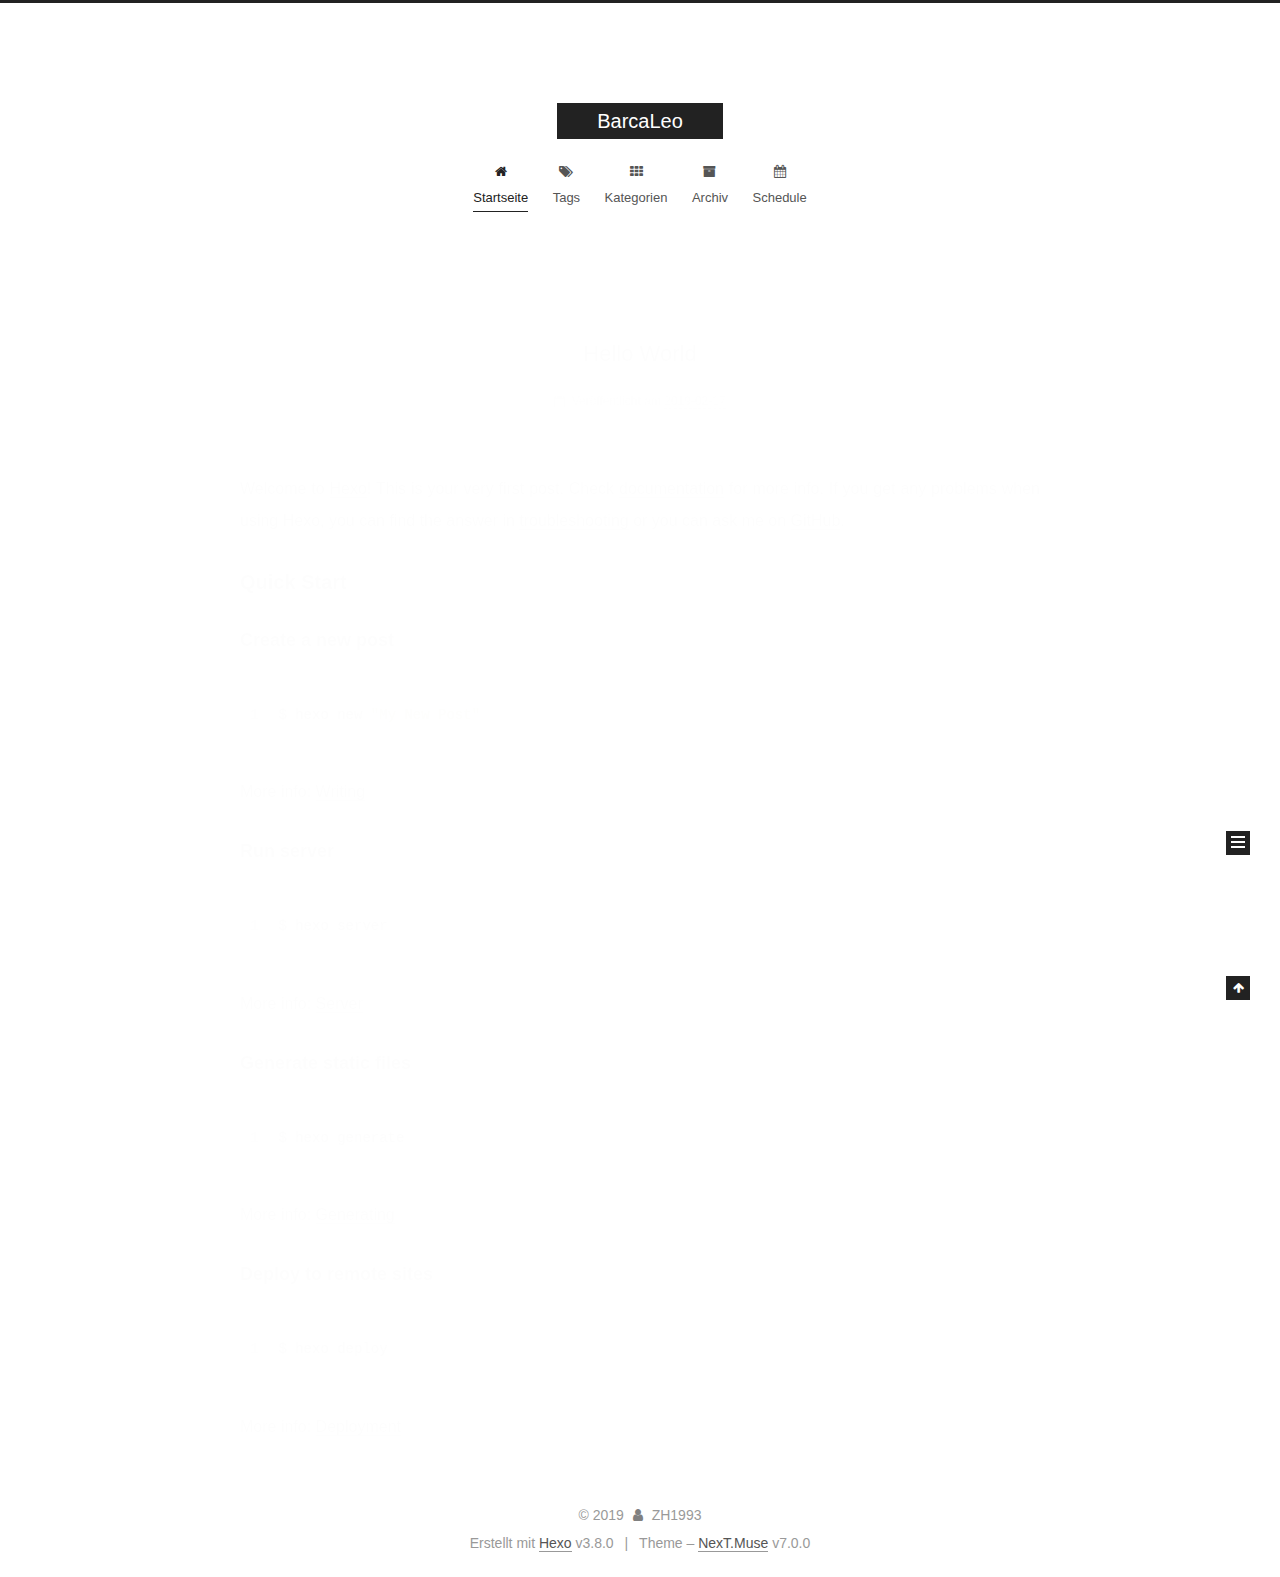
==== commit 2c0753ad: "Site updated: 2019-02-17 13:08:41" ====
--- a/index.html
+++ b/index.html
@@ -14,7 +14,7 @@
   
 
 
-<html class="theme-next muse use-motion" lang>
+<html class="theme-next muse use-motion" lang="English&&Chinese">
 <head><meta name="generator" content="Hexo 3.8.0">
   <meta charset="UTF-8">
 <meta http-equiv="X-UA-Compatible" content="IE=edge">
@@ -96,13 +96,17 @@
 
 
 
-  <meta property="og:type" content="website">
-<meta property="og:title" content="Hexo">
+  <meta name="description" content="just for learning">
+<meta name="keywords" content="Linux, AI, python, C&#x2F;C++,">
+<meta property="og:type" content="website">
+<meta property="og:title" content="BarcaLeo">
 <meta property="og:url" content="http://yoursite.com/index.html">
-<meta property="og:site_name" content="Hexo">
-<meta property="og:locale" content="default">
+<meta property="og:site_name" content="BarcaLeo">
+<meta property="og:description" content="just for learning">
+<meta property="og:locale" content="English&&Chinese">
 <meta name="twitter:card" content="summary">
-<meta name="twitter:title" content="Hexo">
+<meta name="twitter:title" content="BarcaLeo">
+<meta name="twitter:description" content="just for learning">
 
 
 
@@ -119,7 +123,7 @@
   };
 </script>
 
-  <title>Hexo</title>
+  <title>BarcaLeo</title>
   
 
 
@@ -160,7 +164,7 @@
 
 </head>
 
-<body itemscope itemtype="http://schema.org/WebPage" lang="default">
+<body itemscope itemtype="http://schema.org/WebPage" lang="English&&Chinese">
 
   
   
@@ -179,7 +183,7 @@
     <div class="custom-logo-site-title">
       <a href="/" class="brand" rel="start">
         <span class="logo-line-before"><i></i></span>
-        <span class="site-title">Hexo</span>
+        <span class="site-title">BarcaLeo</span>
         <span class="logo-line-after"><i></i></span>
       </a>
     </div>
@@ -216,13 +220,47 @@
 
     
 
-    <a href="/" rel="section"><i class="menu-item-icon fa fa-fw fa-home"></i> <br>Home</a>
+    <a href="/" rel="section"><i class="menu-item-icon fa fa-fw fa-home"></i> <br>Startseite</a>
 
   </li>
         
         
         
           
+          <li class="menu-item menu-item-tags">
+
+    
+    
+    
+      
+    
+
+    
+
+    <a href="/tags/" rel="section"><i class="menu-item-icon fa fa-fw fa-tags"></i> <br>Tags</a>
+
+  </li>
+        
+        
+        
+          
+          <li class="menu-item menu-item-categories">
+
+    
+    
+    
+      
+    
+
+    
+
+    <a href="/categories/" rel="section"><i class="menu-item-icon fa fa-fw fa-th"></i> <br>Kategorien</a>
+
+  </li>
+        
+        
+        
+          
           <li class="menu-item menu-item-archives">
 
     
@@ -233,7 +271,24 @@
 
     
 
-    <a href="/archives/" rel="section"><i class="menu-item-icon fa fa-fw fa-archive"></i> <br>Archives</a>
+    <a href="/archives/" rel="section"><i class="menu-item-icon fa fa-fw fa-archive"></i> <br>Archiv</a>
+
+  </li>
+        
+        
+        
+          
+          <li class="menu-item menu-item-schedule">
+
+    
+    
+    
+      
+    
+
+    
+
+    <a href="/schedule/" rel="section"><i class="menu-item-icon fa fa-fw fa-calendar"></i> <br>Schedule</a>
 
   </li>
 
@@ -285,158 +340,16 @@
   
   
   <div class="post-block">
-    <link itemprop="mainEntityOfPage" href="http://yoursite.com/2019/02/17/Test/">
+    <link itemprop="mainEntityOfPage" href="http://yoursite.com/2019/02/17/hello-world/">
 
     <span hidden itemprop="author" itemscope itemtype="http://schema.org/Person">
-      <meta itemprop="name" content="John Doe">
-      <meta itemprop="description" content>
+      <meta itemprop="name" content="ZH1993">
+      <meta itemprop="description" content="just for learning">
       <meta itemprop="image" content="/images/avatar.gif">
     </span>
 
     <span hidden itemprop="publisher" itemscope itemtype="http://schema.org/Organization">
-      <meta itemprop="name" content="Hexo">
-    </span>
-
-    
-      <header class="post-header">
-
-        
-        
-          <h1 class="post-title" itemprop="name headline">
-                
-                
-                <a href="/2019/02/17/Test/" class="post-title-link" itemprop="url">Test</a>
-              
-            
-          </h1>
-        
-
-        <div class="post-meta">
-          <span class="post-time">
-
-            
-            
-            
-
-            
-              <span class="post-meta-item-icon">
-                <i class="fa fa-calendar-o"></i>
-              </span>
-              
-                <span class="post-meta-item-text">Posted on</span>
-              
-
-              
-                
-              
-
-              <time title="Created: 2019-02-17 11:40:48 / Modified: 12:37:54" itemprop="dateCreated datePublished" datetime="2019-02-17T11:40:48+08:00">2019-02-17</time>
-            
-
-            
-              
-
-              
-            
-          </span>
-
-          
-
-          
-            
-            
-          
-
-          
-          
-
-          
-
-          
-
-          
-
-        </div>
-      </header>
-    
-
-    
-    
-    
-    <div class="post-body" itemprop="articleBody">
-
-      
-      
-
-      
-        
-          
-            
-          
-        
-      
-    </div>
-
-    
-
-    
-    
-    
-
-    
-
-    
-      
-    
-    
-
-    
-
-    <footer class="post-footer">
-      
-
-      
-
-      
-
-      
-      
-        <div class="post-eof"></div>
-      
-    </footer>
-  </div>
-  
-  
-  
-  </article>
-
-
-    
-      
-
-  
-
-  
-  
-  
-
-  
-
-  <article class="post post-type-normal" itemscope itemtype="http://schema.org/Article">
-  
-  
-  
-  <div class="post-block">
-    <link itemprop="mainEntityOfPage" href="http://yoursite.com/2019/02/17/hello-world/">
-
-    <span hidden itemprop="author" itemscope itemtype="http://schema.org/Person">
-      <meta itemprop="name" content="John Doe">
-      <meta itemprop="description" content>
-      <meta itemprop="image" content="/images/avatar.gif">
-    </span>
-
-    <span hidden itemprop="publisher" itemscope itemtype="http://schema.org/Organization">
-      <meta itemprop="name" content="Hexo">
+      <meta itemprop="name" content="BarcaLeo">
     </span>
 
     
@@ -465,14 +378,14 @@
                 <i class="fa fa-calendar-o"></i>
               </span>
               
-                <span class="post-meta-item-text">Posted on</span>
+                <span class="post-meta-item-text">Veröffentlicht am</span>
               
 
               
                 
               
 
-              <time title="Created: 2019-02-17 11:33:07" itemprop="dateCreated datePublished" datetime="2019-02-17T11:33:07+08:00">2019-02-17</time>
+              <time title="Post created: 2019-02-17 11:33:07" itemprop="dateCreated datePublished" datetime="2019-02-17T11:33:07+08:00">2019-02-17</time>
             
 
             
@@ -591,8 +504,8 @@
         <div class="site-overview">
           <div class="site-author motion-element" itemprop="author" itemscope itemtype="http://schema.org/Person">
             
-              <p class="site-author-name" itemprop="name">John Doe</p>
-              <p class="site-description motion-element" itemprop="description"></p>
+              <p class="site-author-name" itemprop="name">ZH1993</p>
+              <p class="site-description motion-element" itemprop="description">just for learning</p>
           </div>
 
           
@@ -602,27 +515,14 @@
                 
                   <a href="/archives/">
                 
-                    <span class="site-state-item-count">2</span>
-                    <span class="site-state-item-name">posts</span>
+                    <span class="site-state-item-count">1</span>
+                    <span class="site-state-item-name">Artikel</span>
                   </a>
                 </div>
               
 
               
 
-              
-                
-                
-                <div class="site-state-item site-state-tags">
-                  
-                    
-                    
-                      
-                    
-                    <span class="site-state-item-count">0</span>
-                    <span class="site-state-item-name">tags</span>
-                  
-                </div>
               
             </nav>
           
@@ -662,7 +562,7 @@
   <span class="with-love" id="animate">
     <i class="fa fa-user"></i>
   </span>
-  <span class="author" itemprop="copyrightHolder">John Doe</span>
+  <span class="author" itemprop="copyrightHolder">ZH1993</span>
 
   
 
@@ -670,7 +570,7 @@
 </div>
 
 
-  <div class="powered-by">Powered by <a href="https://hexo.io" class="theme-link" rel="noopener" target="_blank">Hexo</a> v3.8.0</div>
+  <div class="powered-by">Erstellt mit  <a href="https://hexo.io" class="theme-link" rel="noopener" target="_blank">Hexo</a> v3.8.0</div>
 
 
 
--- a/css/main.css
+++ b/css/main.css
@@ -1891,7 +1891,7 @@
   width: 4px;
   height: 4px;
   border-radius: 50%;
-  background: #d27e6a;
+  background: #fffffe;
 }
 .links-of-blogroll {
   font-size: 13px;
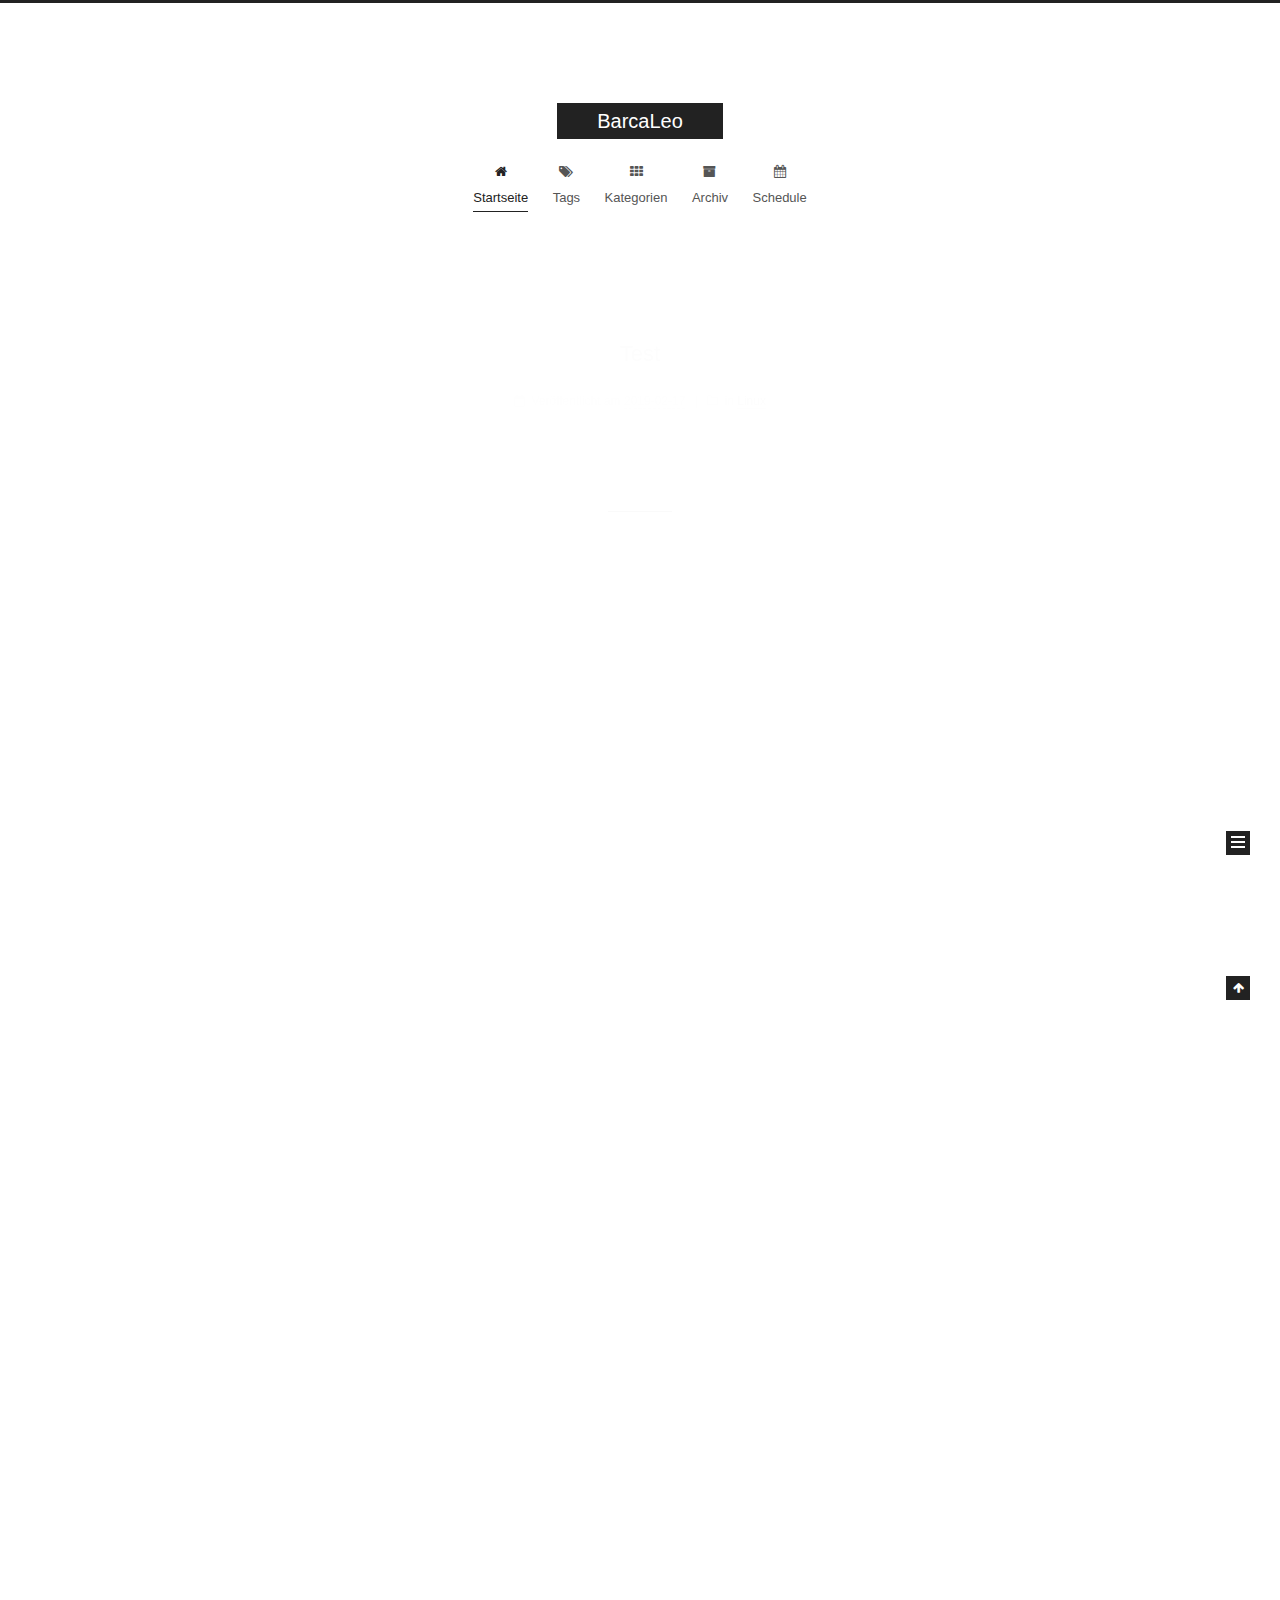
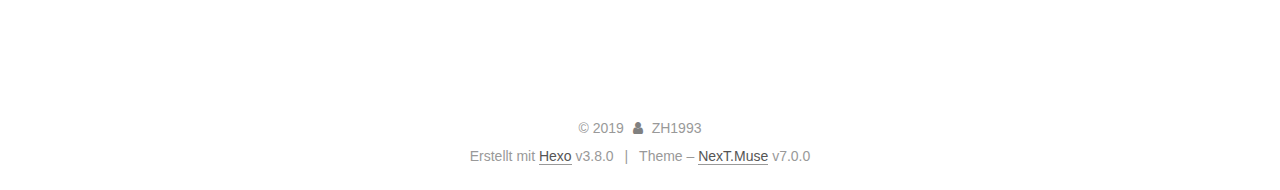
==== commit 0205428b: "Site updated: 2019-02-17 13:20:49" ====
--- a/index.html
+++ b/index.html
@@ -340,6 +340,166 @@
   
   
   <div class="post-block">
+    <link itemprop="mainEntityOfPage" href="http://yoursite.com/2019/02/17/Test/">
+
+    <span hidden itemprop="author" itemscope itemtype="http://schema.org/Person">
+      <meta itemprop="name" content="ZH1993">
+      <meta itemprop="description" content="just for learning">
+      <meta itemprop="image" content="/images/avatar.gif">
+    </span>
+
+    <span hidden itemprop="publisher" itemscope itemtype="http://schema.org/Organization">
+      <meta itemprop="name" content="BarcaLeo">
+    </span>
+
+    
+      <header class="post-header">
+
+        
+        
+          <h1 class="post-title" itemprop="name headline">
+                
+                
+                <a href="/2019/02/17/Test/" class="post-title-link" itemprop="url">Test</a>
+              
+            
+          </h1>
+        
+
+        <div class="post-meta">
+          <span class="post-time">
+
+            
+            
+            
+
+            
+              <span class="post-meta-item-icon">
+                <i class="fa fa-calendar-o"></i>
+              </span>
+              
+                <span class="post-meta-item-text">Veröffentlicht am</span>
+              
+
+              
+                
+              
+
+              <time title="Post created: 2019-02-17 11:40:48 / Updated at: 13:11:41" itemprop="dateCreated datePublished" datetime="2019-02-17T11:40:48+08:00">2019-02-17</time>
+            
+
+            
+              
+
+              
+            
+          </span>
+
+          
+            <span class="post-category">
+            
+              <span class="post-meta-divider">|</span>
+            
+              <span class="post-meta-item-icon">
+                <i class="fa fa-folder-o"></i>
+              </span>
+              
+                <span class="post-meta-item-text">in</span>
+              
+              
+                <span itemprop="about" itemscope itemtype="http://schema.org/Thing"><a href="/categories/Linux/" itemprop="url" rel="index"><span itemprop="name">Linux</span></a></span>
+
+                
+                
+              
+            </span>
+          
+
+          
+            
+            
+          
+
+          
+          
+
+          
+
+          
+
+          
+
+        </div>
+      </header>
+    
+
+    
+    
+    
+    <div class="post-body" itemprop="articleBody">
+
+      
+      
+
+      
+        
+          
+            
+          
+        
+      
+    </div>
+
+    
+
+    
+    
+    
+
+    
+
+    
+      
+    
+    
+
+    
+
+    <footer class="post-footer">
+      
+
+      
+
+      
+
+      
+      
+        <div class="post-eof"></div>
+      
+    </footer>
+  </div>
+  
+  
+  
+  </article>
+
+
+    
+      
+
+  
+
+  
+  
+  
+
+  
+
+  <article class="post post-type-normal" itemscope itemtype="http://schema.org/Article">
+  
+  
+  
+  <div class="post-block">
     <link itemprop="mainEntityOfPage" href="http://yoursite.com/2019/02/17/hello-world/">
 
     <span hidden itemprop="author" itemscope itemtype="http://schema.org/Person">
@@ -515,14 +675,40 @@
                 
                   <a href="/archives/">
                 
-                    <span class="site-state-item-count">1</span>
+                    <span class="site-state-item-count">2</span>
                     <span class="site-state-item-name">Artikel</span>
                   </a>
                 </div>
               
 
               
-
+                
+                
+                <div class="site-state-item site-state-categories">
+                  <a href="/categories/index.html">
+                    
+                    
+                      
+                    
+                    <span class="site-state-item-count">1</span>
+                    <span class="site-state-item-name">Kategorien</span>
+                  </a>
+                </div>
+              
+
+              
+                
+                
+                <div class="site-state-item site-state-tags">
+                  
+                    
+                    
+                      
+                    
+                    <span class="site-state-item-count">1</span>
+                    <span class="site-state-item-name">Tags</span>
+                  
+                </div>
               
             </nav>
           
--- a/css/main.css
+++ b/css/main.css
@@ -1891,7 +1891,7 @@
   width: 4px;
   height: 4px;
   border-radius: 50%;
-  background: #fffffe;
+  background: #ff46ff;
 }
 .links-of-blogroll {
   font-size: 13px;
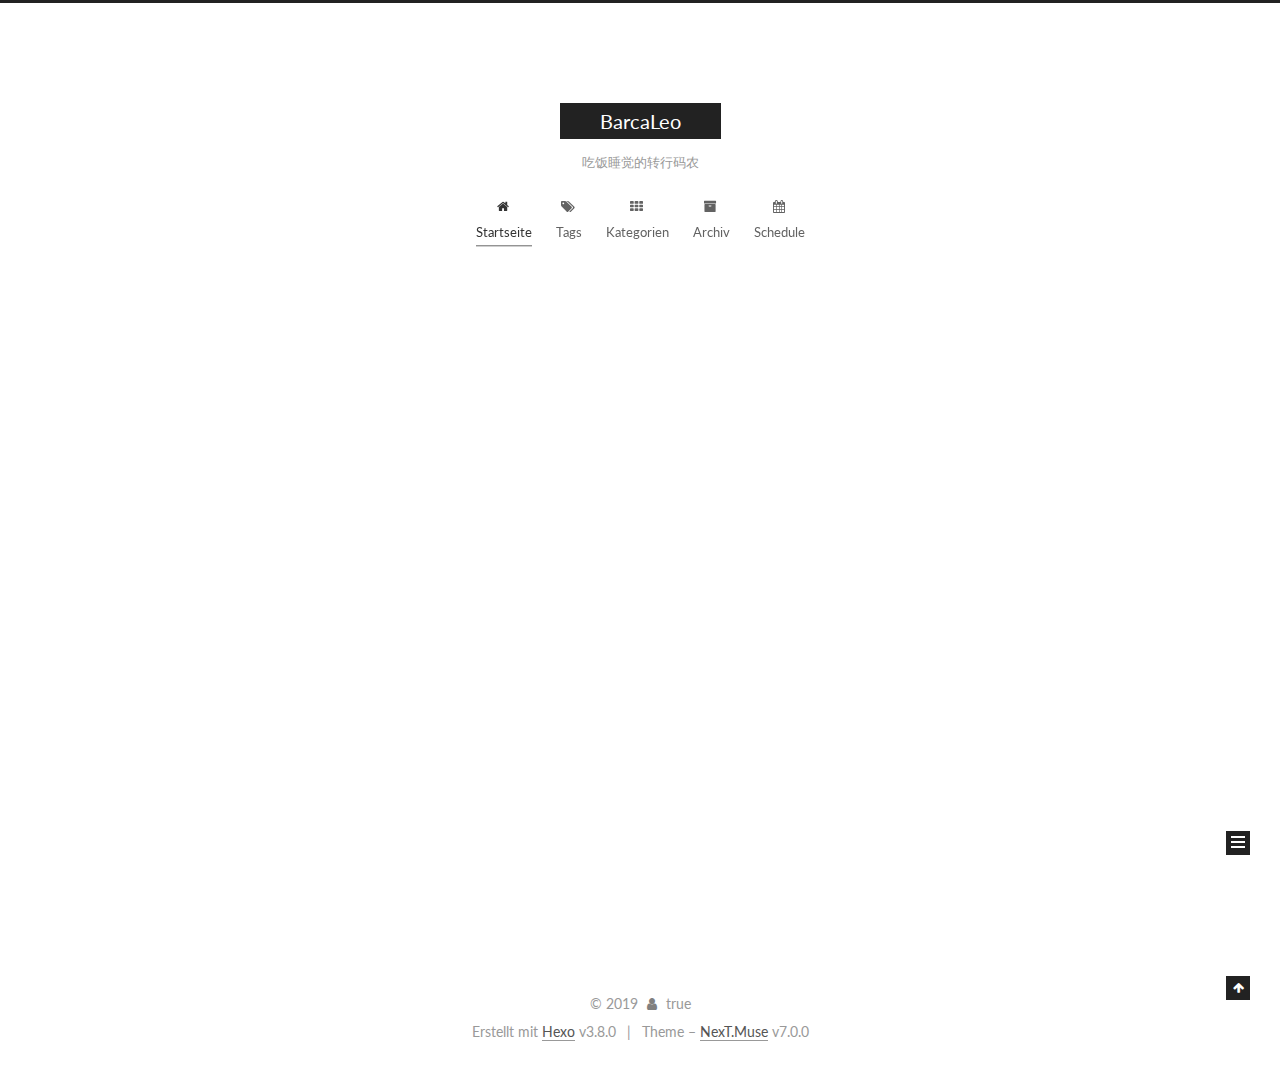
==== commit d04b55d4: "Site updated: 2019-02-17 13:47:09" ====
--- a/index.html
+++ b/index.html
@@ -40,6 +40,32 @@
 
 
 
+
+
+
+  
+  
+  
+  
+
+  
+    
+    
+  
+
+  
+
+  
+
+  
+
+  
+
+  
+    
+    
+    <link rel="stylesheet" href="//fonts.googleapis.com/css?family=Lato:300,300italic,400,400italic,700,700italic&subset=latin,latin-ext">
+  
 
 
 
@@ -97,10 +123,10 @@
 
 
   <meta name="description" content="just for learning">
-<meta name="keywords" content="Linux, AI, python, C&#x2F;C++,">
+<meta name="keywords" content="Linux, AI, python, C&#x2F;C++ +各种懒">
 <meta property="og:type" content="website">
 <meta property="og:title" content="BarcaLeo">
-<meta property="og:url" content="http://yoursite.com/index.html">
+<meta property="og:url" content="https://github.com/BarcaLeo/BarcaLeo.github.io/index.html">
 <meta property="og:site_name" content="BarcaLeo">
 <meta property="og:description" content="just for learning">
 <meta property="og:locale" content="English&&Chinese">
@@ -113,7 +139,7 @@
 
 
 
-  <link rel="canonical" href="http://yoursite.com/">
+  <link rel="canonical" href="https://github.com/BarcaLeo/BarcaLeo.github.io/">
 
 
 
@@ -188,6 +214,10 @@
       </a>
     </div>
     
+      
+        <p class="site-subtitle">吃饭睡觉的转行码农</p>
+      
+    
     
   </div>
 
@@ -340,10 +370,10 @@
   
   
   <div class="post-block">
-    <link itemprop="mainEntityOfPage" href="http://yoursite.com/2019/02/17/Test/">
+    <link itemprop="mainEntityOfPage" href="https://github.com/BarcaLeo/BarcaLeo.github.io/2019/02/17/Test/">
 
     <span hidden itemprop="author" itemscope itemtype="http://schema.org/Person">
-      <meta itemprop="name" content="ZH1993">
+      <meta itemprop="name" content="Leo1993">
       <meta itemprop="description" content="just for learning">
       <meta itemprop="image" content="/images/avatar.gif">
     </span>
@@ -444,8 +474,19 @@
       
         
           
-            
-          
+            <p>
+              
+              
+            </p>
+          <!--noindex-->
+          
+            <div class="post-button text-center">
+              <a class="btn" href="/2019/02/17/Test/#more" rel="contents">
+                Weiterlesen &raquo;
+              </a>
+            </div>
+          
+          <!--/noindex-->
         
       
     </div>
@@ -500,10 +541,10 @@
   
   
   <div class="post-block">
-    <link itemprop="mainEntityOfPage" href="http://yoursite.com/2019/02/17/hello-world/">
+    <link itemprop="mainEntityOfPage" href="https://github.com/BarcaLeo/BarcaLeo.github.io/2019/02/17/hello-world/">
 
     <span hidden itemprop="author" itemscope itemtype="http://schema.org/Person">
-      <meta itemprop="name" content="ZH1993">
+      <meta itemprop="name" content="Leo1993">
       <meta itemprop="description" content="just for learning">
       <meta itemprop="image" content="/images/avatar.gif">
     </span>
@@ -582,17 +623,19 @@
       
         
           
-            <p>Welcome to <a href="https://hexo.io/" target="_blank" rel="noopener">Hexo</a>! This is your very first post. Check <a href="https://hexo.io/docs/" target="_blank" rel="noopener">documentation</a> for more info. If you get any problems when using Hexo, you can find the answer in <a href="https://hexo.io/docs/troubleshooting.html" target="_blank" rel="noopener">troubleshooting</a> or you can ask me on <a href="https://github.com/hexojs/hexo/issues" target="_blank" rel="noopener">GitHub</a>.</p>
-<h2 id="Quick-Start"><a href="#Quick-Start" class="headerlink" title="Quick Start"></a>Quick Start</h2><h3 id="Create-a-new-post"><a href="#Create-a-new-post" class="headerlink" title="Create a new post"></a>Create a new post</h3><figure class="highlight bash"><table><tr><td class="gutter"><pre><span class="line">1</span><br></pre></td><td class="code"><pre><span class="line">$ hexo new <span class="string">"My New Post"</span></span><br></pre></td></tr></table></figure>
-<p>More info: <a href="https://hexo.io/docs/writing.html" target="_blank" rel="noopener">Writing</a></p>
-<h3 id="Run-server"><a href="#Run-server" class="headerlink" title="Run server"></a>Run server</h3><figure class="highlight bash"><table><tr><td class="gutter"><pre><span class="line">1</span><br></pre></td><td class="code"><pre><span class="line">$ hexo server</span><br></pre></td></tr></table></figure>
-<p>More info: <a href="https://hexo.io/docs/server.html" target="_blank" rel="noopener">Server</a></p>
-<h3 id="Generate-static-files"><a href="#Generate-static-files" class="headerlink" title="Generate static files"></a>Generate static files</h3><figure class="highlight bash"><table><tr><td class="gutter"><pre><span class="line">1</span><br></pre></td><td class="code"><pre><span class="line">$ hexo generate</span><br></pre></td></tr></table></figure>
-<p>More info: <a href="https://hexo.io/docs/generating.html" target="_blank" rel="noopener">Generating</a></p>
-<h3 id="Deploy-to-remote-sites"><a href="#Deploy-to-remote-sites" class="headerlink" title="Deploy to remote sites"></a>Deploy to remote sites</h3><figure class="highlight bash"><table><tr><td class="gutter"><pre><span class="line">1</span><br></pre></td><td class="code"><pre><span class="line">$ hexo deploy</span><br></pre></td></tr></table></figure>
-<p>More info: <a href="https://hexo.io/docs/deployment.html" target="_blank" rel="noopener">Deployment</a></p>
-
-          
+            <p>
+              Welcome to Hexo! This is your very first post. Check documentation for more info. If you get any problems when using Hexo, you can find the answer in 
+              ...
+            </p>
+          <!--noindex-->
+          
+            <div class="post-button text-center">
+              <a class="btn" href="/2019/02/17/hello-world/#more" rel="contents">
+                Weiterlesen &raquo;
+              </a>
+            </div>
+          
+          <!--/noindex-->
         
       
     </div>
@@ -664,7 +707,7 @@
         <div class="site-overview">
           <div class="site-author motion-element" itemprop="author" itemscope itemtype="http://schema.org/Person">
             
-              <p class="site-author-name" itemprop="name">ZH1993</p>
+              <p class="site-author-name" itemprop="name">Leo1993</p>
               <p class="site-description motion-element" itemprop="description">just for learning</p>
           </div>
 
@@ -748,7 +791,7 @@
   <span class="with-love" id="animate">
     <i class="fa fa-user"></i>
   </span>
-  <span class="author" itemprop="copyrightHolder">ZH1993</span>
+  <span class="author" itemprop="copyrightHolder">true</span>
 
   
 
--- a/css/main.css
+++ b/css/main.css
@@ -1891,7 +1891,7 @@
   width: 4px;
   height: 4px;
   border-radius: 50%;
-  background: #ff46ff;
+  background: #9c65db;
 }
 .links-of-blogroll {
   font-size: 13px;
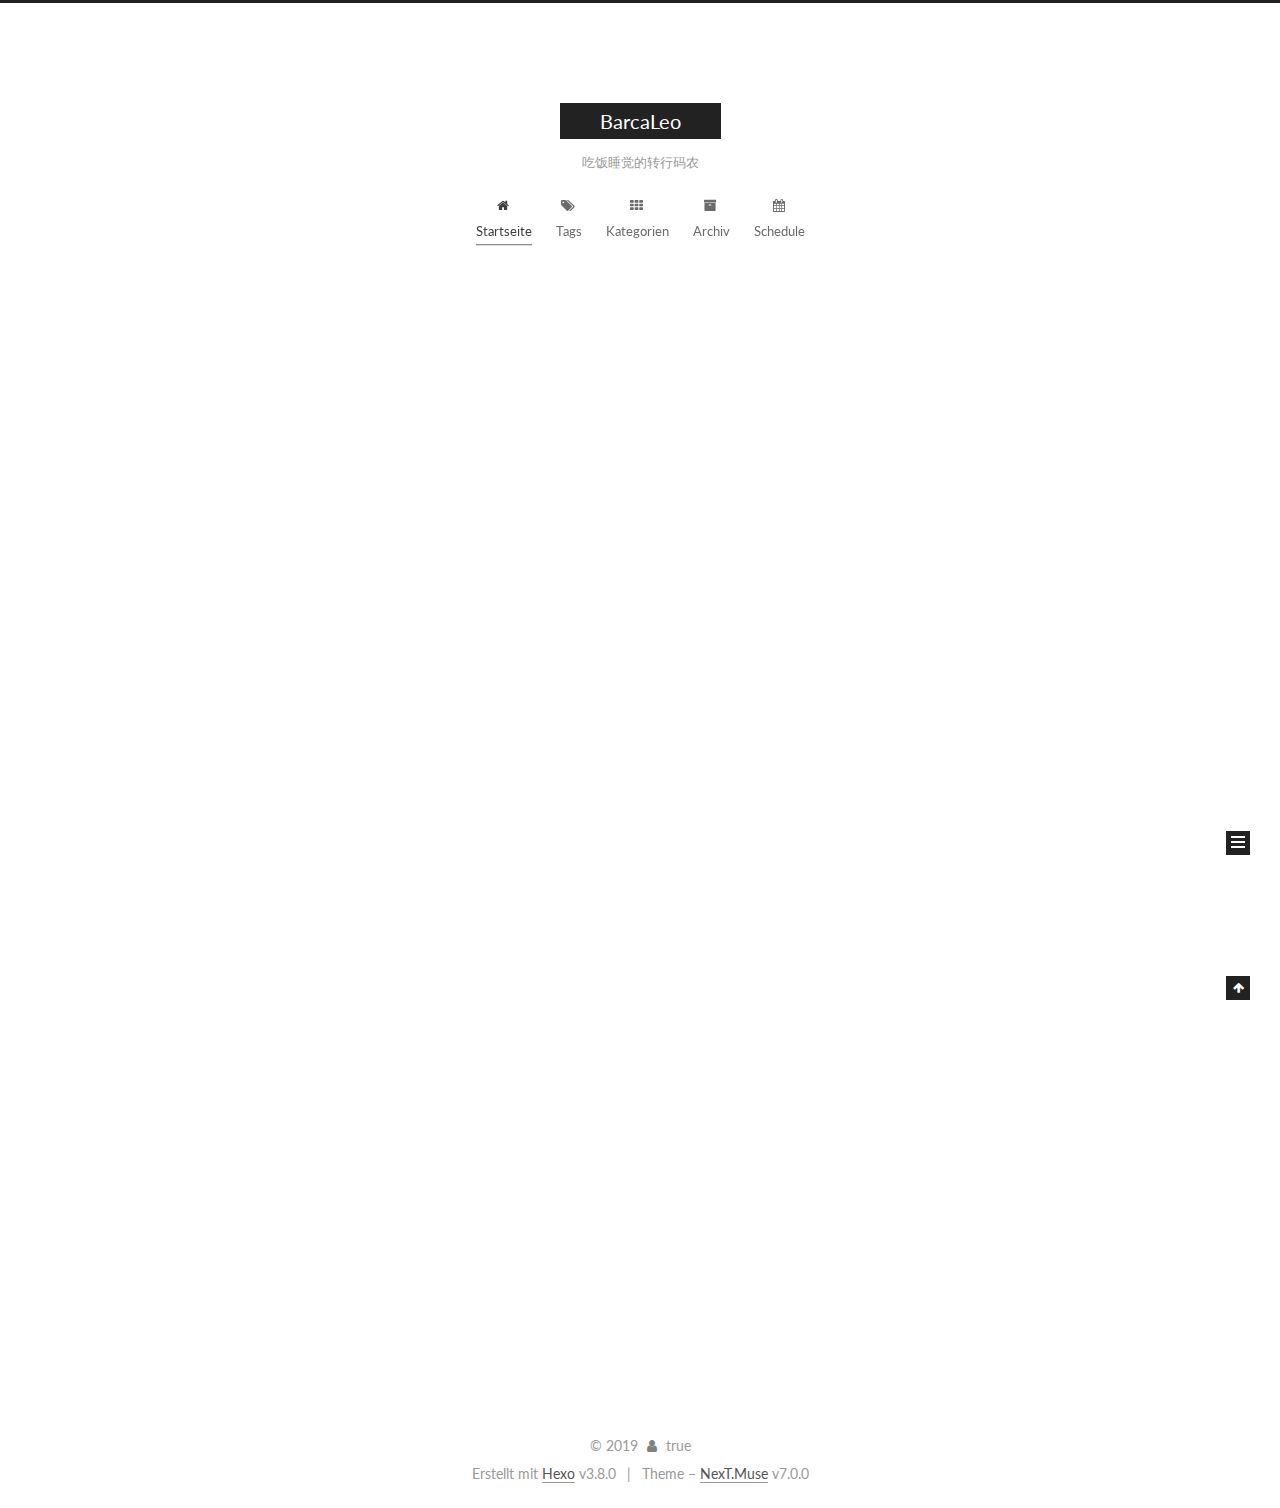
==== commit 3104a24e: "Site updated: 2019-02-17 22:15:15" ====
--- a/index.html
+++ b/index.html
@@ -370,6 +370,177 @@
   
   
   <div class="post-block">
+    <link itemprop="mainEntityOfPage" href="https://github.com/BarcaLeo/BarcaLeo.github.io/2019/02/17/内存寻址/">
+
+    <span hidden itemprop="author" itemscope itemtype="http://schema.org/Person">
+      <meta itemprop="name" content="Leo1993">
+      <meta itemprop="description" content="just for learning">
+      <meta itemprop="image" content="/images/avatar.gif">
+    </span>
+
+    <span hidden itemprop="publisher" itemscope itemtype="http://schema.org/Organization">
+      <meta itemprop="name" content="BarcaLeo">
+    </span>
+
+    
+      <header class="post-header">
+
+        
+        
+          <h1 class="post-title" itemprop="name headline">
+                
+                
+                <a href="/2019/02/17/内存寻址/" class="post-title-link" itemprop="url">内存寻址</a>
+              
+            
+          </h1>
+        
+
+        <div class="post-meta">
+          <span class="post-time">
+
+            
+            
+            
+
+            
+              <span class="post-meta-item-icon">
+                <i class="fa fa-calendar-o"></i>
+              </span>
+              
+                <span class="post-meta-item-text">Veröffentlicht am</span>
+              
+
+              
+                
+              
+
+              <time title="Post created: 2019-02-17 21:59:41 / Updated at: 22:14:40" itemprop="dateCreated datePublished" datetime="2019-02-17T21:59:41+08:00">2019-02-17</time>
+            
+
+            
+              
+
+              
+            
+          </span>
+
+          
+            <span class="post-category">
+            
+              <span class="post-meta-divider">|</span>
+            
+              <span class="post-meta-item-icon">
+                <i class="fa fa-folder-o"></i>
+              </span>
+              
+                <span class="post-meta-item-text">in</span>
+              
+              
+                <span itemprop="about" itemscope itemtype="http://schema.org/Thing"><a href="/categories/linux-kernel/" itemprop="url" rel="index"><span itemprop="name">linux kernel</span></a></span>
+
+                
+                
+              
+            </span>
+          
+
+          
+            
+            
+          
+
+          
+          
+
+          
+
+          
+
+          
+
+        </div>
+      </header>
+    
+
+    
+    
+    
+    <div class="post-body" itemprop="articleBody">
+
+      
+      
+
+      
+        
+          
+            <p>
+              内存寻址1.内存地址80x86MCU使用三种地址:1.逻辑地址    ·用来在机器指令中指定一个操作数或一条指令的地址，每一个逻辑地址都是由一个段(segment)和偏移量组成，偏移量指明了段开始的地方到实际地址的距离。··2.线性地址·    32位unsigned int，用来表示4GB的虚址。
+              ...
+            </p>
+          <!--noindex-->
+          
+            <div class="post-button text-center">
+              <a class="btn" href="/2019/02/17/内存寻址/#more" rel="contents">
+                Weiterlesen &raquo;
+              </a>
+            </div>
+          
+          <!--/noindex-->
+        
+      
+    </div>
+
+    
+
+    
+    
+    
+
+    
+
+    
+      
+    
+    
+
+    
+
+    <footer class="post-footer">
+      
+
+      
+
+      
+
+      
+      
+        <div class="post-eof"></div>
+      
+    </footer>
+  </div>
+  
+  
+  
+  </article>
+
+
+    
+      
+
+  
+
+  
+  
+  
+
+  
+
+  <article class="post post-type-normal" itemscope itemtype="http://schema.org/Article">
+  
+  
+  
+  <div class="post-block">
     <link itemprop="mainEntityOfPage" href="https://github.com/BarcaLeo/BarcaLeo.github.io/2019/02/17/Test/">
 
     <span hidden itemprop="author" itemscope itemtype="http://schema.org/Person">
@@ -718,7 +889,7 @@
                 
                   <a href="/archives/">
                 
-                    <span class="site-state-item-count">2</span>
+                    <span class="site-state-item-count">3</span>
                     <span class="site-state-item-name">Artikel</span>
                   </a>
                 </div>
@@ -733,7 +904,9 @@
                     
                       
                     
-                    <span class="site-state-item-count">1</span>
+                      
+                    
+                    <span class="site-state-item-count">2</span>
                     <span class="site-state-item-name">Kategorien</span>
                   </a>
                 </div>
@@ -748,7 +921,9 @@
                     
                       
                     
-                    <span class="site-state-item-count">1</span>
+                      
+                    
+                    <span class="site-state-item-count">2</span>
                     <span class="site-state-item-name">Tags</span>
                   
                 </div>
--- a/css/main.css
+++ b/css/main.css
@@ -1891,7 +1891,7 @@
   width: 4px;
   height: 4px;
   border-radius: 50%;
-  background: #9c65db;
+  background: #d56c82;
 }
 .links-of-blogroll {
   font-size: 13px;
